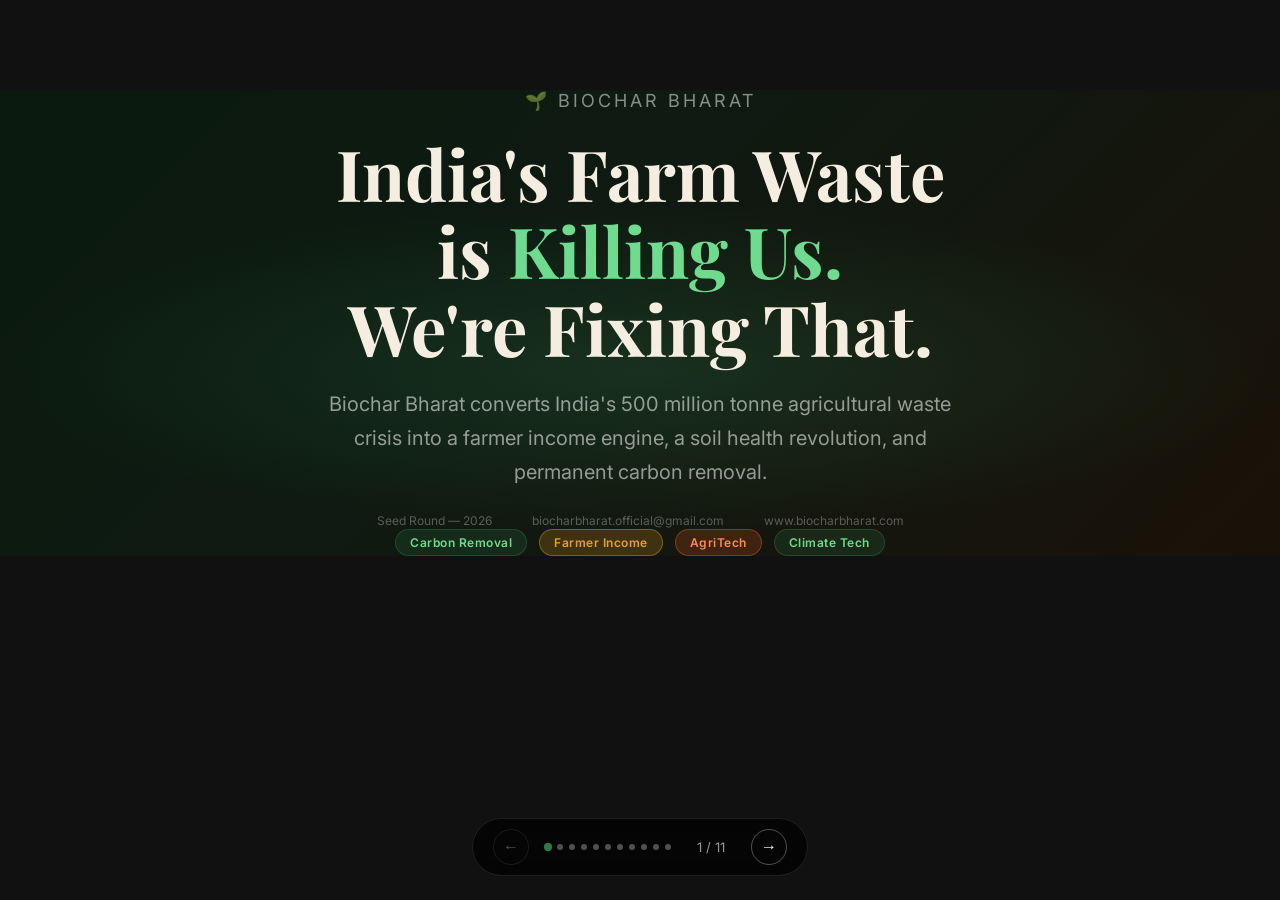
==== pitch.html @ 472d9fec "Add investor pitch deck (11 slides)" ====
<!DOCTYPE html>
<html lang="en">
<head>
  <meta charset="UTF-8" />
  <meta name="viewport" content="width=device-width, initial-scale=1.0" />
  <title>Biochar Bharat — Pitch Deck</title>
  <link rel="preconnect" href="https://fonts.googleapis.com" />
  <link href="https://fonts.googleapis.com/css2?family=Inter:wght@400;500;600;700;800&family=Playfair+Display:wght@700;800&display=swap" rel="stylesheet" />
  <style>
    *, *::before, *::after { box-sizing: border-box; margin: 0; padding: 0; }

    :root {
      --green: #2d7a45;
      --green-dark: #1a4f2e;
      --green-light: #e6f4ec;
      --gold: #e8a020;
      --orange: #e85c20;
      --dark: #0e0e18;
      --text: #1a1a2e;
      --muted: #5a5a72;
      --white: #ffffff;
      --slide-w: 1280px;
      --slide-h: 720px;
    }

    html, body {
      height: 100%;
      background: #111;
      font-family: 'Inter', sans-serif;
      overflow: hidden;
    }

    /* ── DECK SHELL ── */
    #deck {
      width: 100vw;
      height: 100vh;
      display: flex;
      align-items: center;
      justify-content: center;
      position: relative;
    }

    .slide-wrapper {
      width: min(100vw, calc(100vh * 16/9));
      height: min(100vh, calc(100vw * 9/16));
      position: relative;
    }

    .slide {
      position: absolute;
      inset: 0;
      display: none;
      overflow: hidden;
    }
    .slide.active { display: flex; }

    /* ── NAV ── */
    #nav {
      position: fixed;
      bottom: 24px;
      left: 50%;
      transform: translateX(-50%);
      display: flex;
      align-items: center;
      gap: 16px;
      background: rgba(0,0,0,0.7);
      backdrop-filter: blur(8px);
      padding: 10px 20px;
      border-radius: 50px;
      z-index: 200;
      border: 1px solid rgba(255,255,255,0.1);
    }
    #nav button {
      background: none;
      border: 1px solid rgba(255,255,255,0.3);
      color: white;
      width: 36px;
      height: 36px;
      border-radius: 50%;
      cursor: pointer;
      font-size: 16px;
      display: flex;
      align-items: center;
      justify-content: center;
      transition: background 0.2s;
    }
    #nav button:hover { background: rgba(255,255,255,0.15); }
    #nav button:disabled { opacity: 0.3; cursor: default; }
    #counter { color: rgba(255,255,255,0.6); font-size: 13px; min-width: 48px; text-align: center; }
    .dots { display: flex; gap: 6px; }
    .dot {
      width: 6px; height: 6px;
      border-radius: 50%;
      background: rgba(255,255,255,0.3);
      cursor: pointer;
      transition: background 0.2s, transform 0.2s;
    }
    .dot.active { background: var(--green); transform: scale(1.4); }

    /* ════════════════════════════════
       SLIDE STYLES
    ════════════════════════════════ */

    /* Helpers */
    .s-label {
      font-size: 11px;
      font-weight: 700;
      letter-spacing: 2px;
      text-transform: uppercase;
      margin-bottom: 10px;
    }
    .tag {
      display: inline-block;
      padding: 5px 14px;
      border-radius: 50px;
      font-size: 12px;
      font-weight: 600;
      letter-spacing: 0.5px;
    }
    .badge-green { background: rgba(45,122,69,0.2); color: #6fdb8e; border: 1px solid rgba(45,122,69,0.4); }
    .badge-gold  { background: rgba(232,160,32,0.2); color: var(--gold); border: 1px solid rgba(232,160,32,0.4); }
    .badge-orange{ background: rgba(232,92,32,0.2);  color: #ff8855; border: 1px solid rgba(232,92,32,0.4); }

    /* ── SLIDE 1: COVER ── */
    #s1 {
      background: linear-gradient(135deg, #0a1a0e 0%, #0e1a12 40%, #1a1208 100%);
      flex-direction: column;
      align-items: center;
      justify-content: center;
      text-align: center;
      position: relative;
    }
    #s1::before {
      content: '';
      position: absolute;
      inset: 0;
      background: radial-gradient(ellipse 70% 50% at 50% 60%, rgba(45,122,69,0.25) 0%, transparent 70%);
    }
    #s1 .cover-logo {
      font-size: clamp(14px,2vw,18px);
      color: rgba(255,255,255,0.5);
      letter-spacing: 3px;
      text-transform: uppercase;
      margin-bottom: 24px;
      position: relative;
    }
    #s1 h1 {
      font-family: 'Playfair Display', serif;
      font-size: clamp(36px,5.5vw,72px);
      color: #f5ede0;
      line-height: 1.1;
      margin-bottom: 20px;
      position: relative;
    }
    #s1 h1 span { color: #6fdb8e; }
    #s1 .cover-sub {
      font-size: clamp(14px,1.8vw,20px);
      color: rgba(255,255,255,0.55);
      max-width: 640px;
      line-height: 1.7;
      margin-bottom: 40px;
      position: relative;
    }
    #s1 .cover-tags { display: flex; gap: 12px; justify-content: center; position: relative; flex-wrap: wrap; }
    .cover-bottom {
      position: absolute;
      bottom: 28px;
      left: 0; right: 0;
      display: flex;
      justify-content: center;
      gap: 40px;
    }
    .cover-bottom span { font-size: 12px; color: rgba(255,255,255,0.3); }

    /* ── SLIDE 2: PROBLEM ── */
    #s2 {
      background: #0e0e18;
      flex-direction: column;
      padding: clamp(32px,5vw,60px);
    }
    #s2 .s-label { color: var(--orange); }
    #s2 h2 {
      font-family: 'Playfair Display', serif;
      font-size: clamp(28px,4vw,52px);
      color: #f5ede0;
      margin-bottom: 12px;
      max-width: 700px;
    }
    #s2 .prob-sub {
      color: rgba(255,255,255,0.5);
      font-size: clamp(13px,1.5vw,17px);
      margin-bottom: 32px;
      max-width: 640px;
    }
    .prob-grid {
      display: grid;
      grid-template-columns: repeat(3, 1fr);
      gap: 16px;
      flex: 1;
    }
    .prob-card {
      background: rgba(255,255,255,0.04);
      border: 1px solid rgba(255,255,255,0.08);
      border-radius: 16px;
      padding: clamp(16px,2vw,28px);
      display: flex;
      flex-direction: column;
      gap: 10px;
    }
    .prob-card .p-num {
      font-size: clamp(28px,3.5vw,44px);
      font-weight: 800;
      color: var(--orange);
      line-height: 1;
    }
    .prob-card h4 { font-size: clamp(13px,1.4vw,16px); color: #f0e0cc; font-weight: 700; }
    .prob-card p { font-size: clamp(11px,1.1vw,14px); color: rgba(255,255,255,0.45); line-height: 1.6; }

    /* ── SLIDE 3: ROOT CAUSE ── */
    #s3 {
      background: #111118;
      padding: clamp(32px,5vw,60px);
      flex-direction: column;
      justify-content: center;
    }
    #s3 .s-label { color: var(--orange); }
    #s3 h2 {
      font-family: 'Playfair Display', serif;
      font-size: clamp(26px,3.8vw,48px);
      color: #f5ede0;
      margin-bottom: 12px;
    }
    .cause-layout {
      display: grid;
      grid-template-columns: 1fr 1fr;
      gap: 32px;
      margin-top: 24px;
      flex: 1;
    }
    .cause-box {
      background: rgba(255,255,255,0.04);
      border: 1px solid rgba(255,120,30,0.2);
      border-radius: 16px;
      padding: clamp(16px,2vw,28px);
    }
    .cause-box h4 { font-size: clamp(15px,1.6vw,20px); color: #f0e0cc; margin-bottom: 8px; }
    .cause-box p { font-size: clamp(12px,1.2vw,15px); color: rgba(255,255,255,0.5); line-height: 1.7; }
    .cause-box .c-icon { font-size: clamp(24px,3vw,36px); margin-bottom: 10px; }
    .cause-quote {
      grid-column: 1 / -1;
      border: 1px solid rgba(45,122,69,0.3);
      background: rgba(45,122,69,0.08);
      border-radius: 16px;
      padding: clamp(16px,2vw,28px);
      font-size: clamp(14px,1.6vw,20px);
      color: #a0e8b0;
      font-style: italic;
      text-align: center;
      line-height: 1.6;
    }

    /* ── SLIDE 4: SOLUTION ── */
    #s4 {
      background: linear-gradient(135deg, #0a1a0e 0%, #0e1812 100%);
      padding: clamp(32px,5vw,60px);
      flex-direction: column;
      justify-content: center;
    }
    #s4 .s-label { color: #6fdb8e; }
    #s4 h2 {
      font-family: 'Playfair Display', serif;
      font-size: clamp(26px,3.8vw,52px);
      color: #f5ede0;
      margin-bottom: 8px;
    }
    #s4 .sol-sub {
      color: rgba(255,255,255,0.5);
      font-size: clamp(13px,1.4vw,17px);
      margin-bottom: 28px;
      max-width: 700px;
    }
    .sol-steps {
      display: flex;
      gap: 0;
      align-items: stretch;
      flex: 1;
    }
    .sol-step {
      flex: 1;
      background: rgba(255,255,255,0.04);
      border: 1px solid rgba(255,255,255,0.08);
      border-radius: 16px;
      padding: clamp(14px,2vw,24px);
      display: flex;
      flex-direction: column;
      gap: 8px;
      position: relative;
    }
    .sol-step + .sol-step { margin-left: 12px; }
    .sol-step .s-num {
      font-size: 11px;
      font-weight: 700;
      letter-spacing: 2px;
      color: var(--green);
    }
    .sol-step .s-icon { font-size: clamp(24px,3vw,36px); }
    .sol-step h4 { font-size: clamp(13px,1.5vw,18px); color: #f0e0cc; font-weight: 700; }
    .sol-step p { font-size: clamp(11px,1.1vw,14px); color: rgba(255,255,255,0.45); line-height: 1.6; }
    .sol-step .s-result {
      margin-top: auto;
      padding: 8px 12px;
      background: rgba(45,122,69,0.15);
      border: 1px solid rgba(45,122,69,0.3);
      border-radius: 8px;
      font-size: clamp(10px,1vw,13px);
      color: #6fdb8e;
      font-weight: 600;
    }

    /* ── SLIDE 5: MARKET ── */
    #s5 {
      background: #0e0e18;
      padding: clamp(32px,5vw,60px);
      flex-direction: column;
    }
    #s5 .s-label { color: var(--gold); }
    #s5 h2 {
      font-family: 'Playfair Display', serif;
      font-size: clamp(26px,3.8vw,52px);
      color: #f5ede0;
      margin-bottom: 24px;
    }
    .market-grid {
      display: grid;
      grid-template-columns: 1fr 1fr 1fr;
      gap: 16px;
      flex: 1;
    }
    .market-card {
      border-radius: 16px;
      padding: clamp(16px,2vw,28px);
      display: flex;
      flex-direction: column;
      justify-content: space-between;
    }
    .market-card .m-val {
      font-size: clamp(28px,4vw,52px);
      font-weight: 800;
      line-height: 1;
      margin-bottom: 6px;
    }
    .market-card h4 { font-size: clamp(13px,1.4vw,17px); font-weight: 700; margin-bottom: 6px; }
    .market-card p { font-size: clamp(11px,1.1vw,14px); line-height: 1.6; }
    .m-tam { background: rgba(232,160,32,0.12); border: 1px solid rgba(232,160,32,0.25); }
    .m-tam .m-val, .m-tam h4 { color: var(--gold); }
    .m-tam p { color: rgba(232,160,32,0.6); }
    .m-sam { background: rgba(45,122,69,0.12); border: 1px solid rgba(45,122,69,0.25); }
    .m-sam .m-val, .m-sam h4 { color: #6fdb8e; }
    .m-sam p { color: rgba(111,219,142,0.6); }
    .m-som { background: rgba(100,140,255,0.1); border: 1px solid rgba(100,140,255,0.25); }
    .m-som .m-val, .m-som h4 { color: #90aaff; }
    .m-som p { color: rgba(144,170,255,0.6); }
    .market-note {
      margin-top: 16px;
      font-size: clamp(11px,1.1vw,14px);
      color: rgba(255,255,255,0.35);
      text-align: center;
    }

    /* ── SLIDE 6: BUSINESS MODEL ── */
    #s6 {
      background: #111118;
      padding: clamp(32px,5vw,60px);
      flex-direction: column;
    }
    #s6 .s-label { color: #6fdb8e; }
    #s6 h2 {
      font-family: 'Playfair Display', serif;
      font-size: clamp(26px,3.8vw,48px);
      color: #f5ede0;
      margin-bottom: 20px;
    }
    .bm-grid {
      display: grid;
      grid-template-columns: repeat(2, 1fr);
      gap: 14px;
      flex: 1;
    }
    .bm-card {
      background: rgba(255,255,255,0.04);
      border: 1px solid rgba(255,255,255,0.08);
      border-radius: 16px;
      padding: clamp(14px,1.8vw,24px);
      display: flex;
      gap: 16px;
      align-items: flex-start;
    }
    .bm-icon { font-size: clamp(24px,2.8vw,36px); flex-shrink: 0; }
    .bm-card h4 { font-size: clamp(13px,1.4vw,17px); color: #f0e0cc; font-weight: 700; margin-bottom: 4px; }
    .bm-card p { font-size: clamp(11px,1.1vw,14px); color: rgba(255,255,255,0.45); line-height: 1.6; margin-bottom: 8px; }
    .bm-rev { font-size: clamp(11px,1.1vw,14px); font-weight: 700; color: var(--green); }
    .bm-timeline { font-size: clamp(10px,0.9vw,12px); color: rgba(255,255,255,0.3); margin-top: 2px; }

    /* ── SLIDE 7: FINANCIALS ── */
    #s7 {
      background: #0a1a0e;
      padding: clamp(32px,5vw,60px);
      flex-direction: column;
    }
    #s7 .s-label { color: #6fdb8e; }
    #s7 h2 {
      font-family: 'Playfair Display', serif;
      font-size: clamp(26px,3.8vw,48px);
      color: #f5ede0;
      margin-bottom: 20px;
    }
    .fin-table {
      width: 100%;
      border-collapse: collapse;
      flex: 1;
    }
    .fin-table th {
      padding: clamp(10px,1.2vw,16px) clamp(12px,1.5vw,20px);
      font-size: clamp(11px,1.1vw,14px);
      font-weight: 700;
      letter-spacing: 0.5px;
      text-align: left;
      border-bottom: 1px solid rgba(255,255,255,0.1);
      color: rgba(255,255,255,0.4);
    }
    .fin-table td {
      padding: clamp(10px,1.2vw,16px) clamp(12px,1.5vw,20px);
      font-size: clamp(12px,1.2vw,15px);
      border-bottom: 1px solid rgba(255,255,255,0.05);
      color: rgba(255,255,255,0.7);
    }
    .fin-table tr:last-child td { border-bottom: none; }
    .fin-table .highlight-row td { color: #6fdb8e; font-weight: 700; background: rgba(45,122,69,0.1); }
    .fin-table td:first-child { color: #f0e8d0; font-weight: 600; }
    .fin-table td.green { color: #6fdb8e; font-weight: 700; }
    .fin-note {
      margin-top: 12px;
      font-size: clamp(10px,1vw,13px);
      color: rgba(255,255,255,0.3);
    }

    /* ── SLIDE 8: TRACTION / MVP ── */
    #s8 {
      background: #0e0e18;
      padding: clamp(32px,5vw,60px);
      flex-direction: column;
    }
    #s8 .s-label { color: var(--gold); }
    #s8 h2 {
      font-family: 'Playfair Display', serif;
      font-size: clamp(26px,3.8vw,48px);
      color: #f5ede0;
      margin-bottom: 20px;
    }
    .mvp-layout {
      display: grid;
      grid-template-columns: 1fr 1fr;
      gap: 20px;
      flex: 1;
    }
    .mvp-timeline {
      display: flex;
      flex-direction: column;
      gap: 12px;
    }
    .mvp-item {
      display: flex;
      gap: 14px;
      align-items: flex-start;
    }
    .mvp-dot-col { display: flex; flex-direction: column; align-items: center; gap: 0; }
    .mvp-dot {
      width: 12px; height: 12px;
      border-radius: 50%;
      flex-shrink: 0;
      margin-top: 4px;
    }
    .mvp-line { width: 2px; flex: 1; min-height: 20px; background: rgba(255,255,255,0.08); }
    .mvp-item:last-child .mvp-line { display: none; }
    .mvp-text h5 { font-size: clamp(12px,1.3vw,15px); color: #f0e0cc; font-weight: 700; margin-bottom: 2px; }
    .mvp-text p { font-size: clamp(10px,1vw,13px); color: rgba(255,255,255,0.45); line-height: 1.5; }
    .mvp-text .mvp-tag { font-size: 10px; font-weight: 700; padding: 2px 8px; border-radius: 50px; margin-bottom: 4px; display: inline-block; }
    .t-now { background: rgba(45,122,69,0.25); color: #6fdb8e; }
    .t-q1  { background: rgba(232,160,32,0.2); color: var(--gold); }
    .t-q2  { background: rgba(100,140,255,0.2); color: #90aaff; }
    .t-q3  { background: rgba(232,92,32,0.2); color: #ff8855; }
    .mvp-metrics {
      display: flex;
      flex-direction: column;
      gap: 12px;
    }
    .mvp-metric {
      background: rgba(255,255,255,0.04);
      border: 1px solid rgba(255,255,255,0.08);
      border-radius: 12px;
      padding: clamp(12px,1.5vw,20px);
      display: flex;
      justify-content: space-between;
      align-items: center;
    }
    .mvp-metric h5 { font-size: clamp(12px,1.2vw,15px); color: rgba(255,255,255,0.6); }
    .mvp-metric span { font-size: clamp(14px,1.6vw,20px); font-weight: 800; color: #6fdb8e; }

    /* ── SLIDE 9: WHY US ── */
    #s9 {
      background: linear-gradient(135deg, #0a1a0e 0%, #111118 100%);
      padding: clamp(32px,5vw,60px);
      flex-direction: column;
    }
    #s9 .s-label { color: #6fdb8e; }
    #s9 h2 {
      font-family: 'Playfair Display', serif;
      font-size: clamp(26px,3.8vw,48px);
      color: #f5ede0;
      margin-bottom: 20px;
    }
    .moat-grid {
      display: grid;
      grid-template-columns: repeat(3, 1fr);
      gap: 14px;
      flex: 1;
    }
    .moat-card {
      background: rgba(255,255,255,0.04);
      border: 1px solid rgba(255,255,255,0.08);
      border-radius: 16px;
      padding: clamp(14px,1.8vw,24px);
    }
    .moat-card .m-icon { font-size: clamp(24px,3vw,36px); margin-bottom: 10px; }
    .moat-card h4 { font-size: clamp(13px,1.4vw,17px); color: #f0e0cc; font-weight: 700; margin-bottom: 8px; }
    .moat-card p { font-size: clamp(11px,1.1vw,14px); color: rgba(255,255,255,0.45); line-height: 1.6; }

    /* ── SLIDE 10: IMPACT ── */
    #s10 {
      background: #0e1a0e;
      padding: clamp(32px,5vw,60px);
      flex-direction: column;
      justify-content: center;
    }
    #s10 .s-label { color: #6fdb8e; }
    #s10 h2 {
      font-family: 'Playfair Display', serif;
      font-size: clamp(26px,3.8vw,48px);
      color: #f5ede0;
      margin-bottom: 24px;
    }
    .impact-row {
      display: grid;
      grid-template-columns: repeat(4, 1fr);
      gap: 16px;
      margin-bottom: 24px;
    }
    .impact-num-card {
      background: rgba(255,255,255,0.04);
      border: 1px solid rgba(45,122,69,0.2);
      border-radius: 16px;
      padding: clamp(14px,1.8vw,24px);
      text-align: center;
    }
    .impact-num-card .in-val {
      font-size: clamp(24px,3.5vw,44px);
      font-weight: 800;
      color: #6fdb8e;
      line-height: 1;
      margin-bottom: 6px;
    }
    .impact-num-card .in-label {
      font-size: clamp(11px,1.1vw,14px);
      color: rgba(255,255,255,0.45);
      line-height: 1.4;
    }
    .un-sdgs {
      display: flex;
      gap: 10px;
      align-items: center;
      flex-wrap: wrap;
    }
    .un-sdgs span { font-size: clamp(11px,1.1vw,14px); color: rgba(255,255,255,0.4); margin-right: 4px; }
    .sdg-tag {
      padding: 5px 14px;
      border-radius: 50px;
      font-size: 12px;
      font-weight: 700;
    }
    .sdg1 { background: rgba(232,160,32,0.2); color: var(--gold); }
    .sdg2 { background: rgba(45,122,69,0.2); color: #6fdb8e; }
    .sdg3 { background: rgba(100,140,255,0.2); color: #90aaff; }
    .sdg4 { background: rgba(232,92,32,0.2); color: #ff8855; }

    /* ── SLIDE 11: THE ASK ── */
    #s11 {
      background: linear-gradient(135deg, #0a1a0e 0%, #1a1208 50%, #0e0e18 100%);
      flex-direction: column;
      align-items: center;
      justify-content: center;
      text-align: center;
      padding: clamp(32px,5vw,60px);
      position: relative;
    }
    #s11::before {
      content: '';
      position: absolute;
      inset: 0;
      background: radial-gradient(ellipse 60% 50% at 50% 50%, rgba(45,122,69,0.2) 0%, transparent 70%);
    }
    #s11 .s-label { color: #6fdb8e; position: relative; }
    #s11 h2 {
      font-family: 'Playfair Display', serif;
      font-size: clamp(28px,4.5vw,60px);
      color: #f5ede0;
      margin-bottom: 12px;
      position: relative;
    }
    #s11 .ask-sub {
      color: rgba(255,255,255,0.55);
      font-size: clamp(14px,1.6vw,18px);
      margin-bottom: 36px;
      position: relative;
    }
    .ask-boxes {
      display: flex;
      gap: 20px;
      justify-content: center;
      margin-bottom: 36px;
      position: relative;
      flex-wrap: wrap;
    }
    .ask-box {
      background: rgba(255,255,255,0.06);
      border: 1px solid rgba(255,255,255,0.12);
      border-radius: 16px;
      padding: clamp(16px,2vw,28px) clamp(20px,2.5vw,36px);
      min-width: 180px;
    }
    .ask-box .ab-val {
      font-size: clamp(24px,3.5vw,44px);
      font-weight: 800;
      color: #6fdb8e;
      line-height: 1;
      margin-bottom: 6px;
    }
    .ask-box .ab-label { font-size: clamp(11px,1.1vw,14px); color: rgba(255,255,255,0.45); }
    .ask-use {
      display: flex;
      gap: 12px;
      justify-content: center;
      margin-bottom: 36px;
      position: relative;
      flex-wrap: wrap;
    }
    .ask-use-item {
      background: rgba(45,122,69,0.12);
      border: 1px solid rgba(45,122,69,0.25);
      border-radius: 50px;
      padding: 8px 18px;
      font-size: clamp(11px,1.1vw,14px);
      color: #a0e8b0;
    }
    .ask-contact {
      position: relative;
      display: flex;
      gap: 24px;
      justify-content: center;
    }
    .ask-contact a {
      color: rgba(255,255,255,0.4);
      font-size: clamp(12px,1.2vw,15px);
      text-decoration: none;
      transition: color 0.2s;
    }
    .ask-contact a:hover { color: white; }
  </style>
</head>
<body>

<div id="deck">
  <div class="slide-wrapper">

    <!-- SLIDE 1: COVER -->
    <div class="slide active" id="s1">
      <div class="cover-logo">🌱 Biochar Bharat</div>
      <h1>India's Farm Waste<br/>is <span>Killing Us.</span><br/>We're Fixing That.</h1>
      <p class="cover-sub">
        Biochar Bharat converts India's 500 million tonne agricultural waste crisis
        into a farmer income engine, a soil health revolution, and permanent carbon removal.
      </p>
      <div class="cover-tags">
        <span class="tag badge-green">Carbon Removal</span>
        <span class="tag badge-gold">Farmer Income</span>
        <span class="tag badge-orange">AgriTech</span>
        <span class="tag badge-green">Climate Tech</span>
      </div>
      <div class="cover-bottom">
        <span>Seed Round — 2026</span>
        <span>biocharbharat.official@gmail.com</span>
        <span>www.biocharbharat.com</span>
      </div>
    </div>

    <!-- SLIDE 2: PROBLEM -->
    <div class="slide" id="s2">
      <div class="s-label">The Problem</div>
      <h2>Every Year, India Burns<br/>Its Own Future</h2>
      <p class="prob-sub">
        At harvest season, millions of Indian farmers burn crop stubble — the cheapest way to clear fields.
        The result is one of the world's worst annual pollution events.
      </p>
      <div class="prob-grid">
        <div class="prob-card">
          <div class="p-num">500M+</div>
          <h4>Tonnes of crop residue burned every year</h4>
          <p>Punjab, Haryana, UP alone account for 35M+ tonnes of paddy straw incinerated each harvest season.</p>
        </div>
        <div class="prob-card">
          <div class="p-num">AQI 999</div>
          <h4>Delhi air quality during peak burning</h4>
          <p>Farm fires cause 25% of Delhi's winter PM2.5 pollution. 200+ million people breathe hazardous air for weeks.</p>
        </div>
        <div class="prob-card">
          <div class="p-num">1.67M</div>
          <h4>Indians die from air pollution annually</h4>
          <p>Stubble burning is a major seasonal contributor. Farmers themselves breathe smoke 10–15x above safe limits.</p>
        </div>
        <div class="prob-card">
          <div class="p-num">₹50,000 Cr</div>
          <h4>Soil nutrients lost every season</h4>
          <p>Burning destroys nitrogen, phosphorus, and potassium in topsoil — forcing farmers to spend more on fertilizers.</p>
        </div>
        <div class="prob-card">
          <div class="p-num">98,000+</div>
          <h4>Satellite-detected fire hotspots per season</h4>
          <p>NASA and ISRO satellites record tens of thousands of active farm fires across North India every October–November.</p>
        </div>
        <div class="prob-card">
          <div class="p-num">Zero</div>
          <h4>Scalable alternatives for farmers today</h4>
          <p>Manual stubble removal costs ₹4,000–6,000/acre. Most smallholders simply can't afford not to burn.</p>
        </div>
      </div>
    </div>

    <!-- SLIDE 3: ROOT CAUSE -->
    <div class="slide" id="s3">
      <div class="s-label">Root Cause</div>
      <h2>Farmers Aren't the Villains.<br/>They're Trapped.</h2>
      <div class="cause-layout">
        <div class="cause-box">
          <div class="c-icon">⏱️</div>
          <h4>No Time</h4>
          <p>The window between paddy harvest and wheat sowing is just 2–3 weeks. Burning clears fields in hours. No alternative is that fast.</p>
        </div>
        <div class="cause-box">
          <div class="c-icon">💸</div>
          <h4>No Money</h4>
          <p>Mechanical clearing costs ₹4,000–6,000 per acre. A typical 2-acre smallholder earns ₹40,000–60,000 per season. The math doesn't work.</p>
        </div>
        <div class="cause-box">
          <div class="c-icon">🏛️</div>
          <h4>Policy Without Incentive</h4>
          <p>Governments ban burning but offer no profitable alternative. Fines are unenforceable at scale across millions of farms.</p>
        </div>
        <div class="cause-box">
          <div class="c-icon">🔄</div>
          <h4>No Market for Residue</h4>
          <p>Crop residue has zero economic value to the farmer today. Until someone pays for it, nothing changes.</p>
        </div>
        <div class="cause-quote">
          "The only way to stop the fires is to make not burning<br/>more profitable than burning." — The Biochar Bharat thesis
        </div>
      </div>
    </div>

    <!-- SLIDE 4: SOLUTION -->
    <div class="slide" id="s4">
      <div class="s-label">The Solution</div>
      <h2>Waste In. Wealth Out.<br/>Carbon Down.</h2>
      <p class="sol-sub">
        Biochar Bharat creates a farmer-powered carbon removal network — turning waste into income,
        soil health, and verified carbon credits.
      </p>
      <div class="sol-steps">
        <div class="sol-step">
          <div class="s-num">STEP 01</div>
          <div class="s-icon">🌾</div>
          <h4>Collect Residue</h4>
          <p>Farmers collect paddy straw, husks, and stubble that would otherwise be burned. We provide logistics support.</p>
          <div class="s-result">→ Waste gets value</div>
        </div>
        <div class="sol-step">
          <div class="s-num">STEP 02</div>
          <div class="s-icon">⚗️</div>
          <h4>Pyrolyse into Biochar</h4>
          <p>Residue is converted in low-cost kilns through pyrolysis — controlled oxygen-limited burning that locks carbon.</p>
          <div class="s-result">→ Carbon is captured</div>
        </div>
        <div class="sol-step">
          <div class="s-num">STEP 03</div>
          <div class="s-icon">🌱</div>
          <h4>Apply to Soil</h4>
          <p>Biochar is mixed into farmland, improving water retention, soil nutrients, and yield — permanently.</p>
          <div class="s-result">→ Soil health improves</div>
        </div>
        <div class="sol-step">
          <div class="s-num">STEP 04</div>
          <div class="s-icon">💰</div>
          <h4>Earn Carbon Credits</h4>
          <p>We aggregate verified carbon removal across thousands of farms, sell credits to global buyers, pay farmers directly.</p>
          <div class="s-result">→ Farmer earns income</div>
        </div>
      </div>
    </div>

    <!-- SLIDE 5: MARKET -->
    <div class="slide" id="s5">
      <div class="s-label">Market Opportunity</div>
      <h2>A Multi-Billion Dollar<br/>Convergence</h2>
      <div class="market-grid">
        <div class="market-card m-tam">
          <div>
            <div class="m-val">$2B+</div>
            <h4>Total Addressable Market</h4>
            <p>India's voluntary carbon market + agricultural biochar sales + soil amendment market — growing at 30%+ annually as ESG mandates tighten.</p>
          </div>
          <span class="tag badge-gold">TAM</span>
        </div>
        <div class="market-card m-sam">
          <div>
            <div class="m-val">$400M</div>
            <h4>Serviceable Addressable Market</h4>
            <p>North India's stubble burning belt — Punjab, Haryana, UP — where 35M+ tonnes of residue is burned annually, all convertible to biochar.</p>
          </div>
          <span class="tag badge-green">SAM</span>
        </div>
        <div class="market-card m-som">
          <div>
            <div class="m-val">$20M</div>
            <h4>Target — Year 3</h4>
            <p>10,000 farmer network, 50,000 tonnes biochar/year, 50,000 verified carbon credits sold at $50–200/tonne.</p>
          </div>
          <span class="tag" style="background:rgba(100,140,255,0.2);color:#90aaff;border:1px solid rgba(100,140,255,0.3)">SOM</span>
        </div>
      </div>
      <div class="market-note">
        Biochar carbon credits currently trade at $50–$200/tonne on voluntary markets — 3–10x higher than forestry credits due to permanence. Global voluntary carbon market projected to reach $50B by 2030.
      </div>
    </div>

    <!-- SLIDE 6: BUSINESS MODEL -->
    <div class="slide" id="s6">
      <div class="s-label">Business Model</div>
      <h2>Four Revenue Streams,<br/>One Network Effect</h2>
      <div class="bm-grid">
        <div class="bm-card">
          <div class="bm-icon">🌍</div>
          <div>
            <h4>Carbon Credit Sales</h4>
            <p>Aggregate verified biochar carbon removal from our farmer network and sell as premium credits to corporates, governments, and ESG funds globally.</p>
            <div class="bm-rev">$50–200 per tonne · Primary revenue</div>
            <div class="bm-timeline">Timeline: Month 12–18 (post MRV certification)</div>
          </div>
        </div>
        <div class="bm-card">
          <div class="bm-icon">🪨</div>
          <div>
            <h4>Biochar Product Sales</h4>
            <p>Sell biochar directly to farmers, nurseries, agri-input companies, and horticulture businesses as a premium soil amendment.</p>
            <div class="bm-rev">₹8,000–15,000 per tonne · Early revenue</div>
            <div class="bm-timeline">Timeline: Month 3–6 (immediate after production)</div>
          </div>
        </div>
        <div class="bm-card">
          <div class="bm-icon">⚙️</div>
          <div>
            <h4>Platform & Network Fee</h4>
            <p>As we scale, charge a % platform fee for connecting carbon buyers to verified farm-level removal — like a carbon marketplace for Indian agriculture.</p>
            <div class="bm-rev">15–20% transaction fee · Scale revenue</div>
            <div class="bm-timeline">Timeline: Year 2+ (as network grows)</div>
          </div>
        </div>
        <div class="bm-card">
          <div class="bm-icon">🏛️</div>
          <div>
            <h4>Government & Grant Projects</h4>
            <p>Partner with state govts (Punjab, Haryana), NABARD, and international climate funds to deploy biochar programs at district scale.</p>
            <div class="bm-rev">Project-based contracts · Non-dilutive capital</div>
            <div class="bm-timeline">Timeline: Month 6–12 (parallel track)</div>
          </div>
        </div>
      </div>
    </div>

    <!-- SLIDE 7: FINANCIALS -->
    <div class="slide" id="s7">
      <div class="s-label">Financial Projections</div>
      <h2>Unit Economics &amp; Scale</h2>
      <table class="fin-table">
        <thead>
          <tr>
            <th>Metric</th>
            <th>MVP — Year 1</th>
            <th>Growth — Year 2</th>
            <th>Scale — Year 3</th>
          </tr>
        </thead>
        <tbody>
          <tr>
            <td>Farmer Partners</td>
            <td>20–50</td>
            <td>500–1,000</td>
            <td>10,000+</td>
          </tr>
          <tr>
            <td>Biochar Produced</td>
            <td>~50 tonnes</td>
            <td>2,500 tonnes</td>
            <td>50,000 tonnes</td>
          </tr>
          <tr>
            <td>Carbon Credits Generated</td>
            <td>Baseline data only</td>
            <td>2,000 credits</td>
            <td>50,000 credits</td>
          </tr>
          <tr>
            <td>Revenue (Biochar Sales)</td>
            <td>₹4–8 Lakhs</td>
            <td>₹2–3 Crore</td>
            <td>₹40 Crore</td>
          </tr>
          <tr>
            <td>Revenue (Carbon Credits)</td>
            <td>—</td>
            <td>₹1–2 Crore</td>
            <td>₹25–40 Crore</td>
          </tr>
          <tr class="highlight-row">
            <td>Total Revenue</td>
            <td class="green">₹4–8 Lakhs</td>
            <td class="green">₹3–5 Crore</td>
            <td class="green">₹65–80 Crore</td>
          </tr>
          <tr>
            <td>Farmer Payout (50%)</td>
            <td>₹2–4 Lakhs</td>
            <td>₹1.5–2.5 Crore</td>
            <td>₹30–40 Crore</td>
          </tr>
          <tr>
            <td>Gross Margin</td>
            <td>~40%</td>
            <td>~45%</td>
            <td>~55%</td>
          </tr>
        </tbody>
      </table>
      <div class="fin-note">* Projections based on ₹10,000/tonne biochar blended price and $80/tonne average carbon credit price. Farmer receives 50% of all revenue generated from their residue.</div>
    </div>

    <!-- SLIDE 8: TRACTION & ROADMAP -->
    <div class="slide" id="s8">
      <div class="s-label">Traction &amp; Roadmap</div>
      <h2>Where We Are.<br/>Where We're Going.</h2>
      <div class="mvp-layout">
        <div class="mvp-timeline">
          <div class="mvp-item">
            <div class="mvp-dot-col">
              <div class="mvp-dot" style="background:#6fdb8e"></div>
              <div class="mvp-line"></div>
            </div>
            <div class="mvp-text">
              <span class="mvp-tag t-now">NOW</span>
              <h5>Landing page live · Waitlist open</h5>
              <p>Website launched at biocharbharat.com. Building initial farmer waitlist and investor pipeline.</p>
            </div>
          </div>
          <div class="mvp-item">
            <div class="mvp-dot-col">
              <div class="mvp-dot" style="background:var(--gold)"></div>
              <div class="mvp-line"></div>
            </div>
            <div class="mvp-text">
              <span class="mvp-tag t-q1">Q3 2026</span>
              <h5>Pilot: 20 farmers, 1 district</h5>
              <p>Deploy 2–3 kilns in Punjab/Haryana. Produce first biochar. Run soil health tests. Pay first farmers.</p>
            </div>
          </div>
          <div class="mvp-item">
            <div class="mvp-dot-col">
              <div class="mvp-dot" style="background:#90aaff"></div>
              <div class="mvp-line"></div>
            </div>
            <div class="mvp-text">
              <span class="mvp-tag t-q2">Q4 2026</span>
              <h5>Prove unit economics · Begin MRV</h5>
              <p>Validate cost/tonne of biochar vs revenue. Begin MRV documentation for carbon credit certification.</p>
            </div>
          </div>
          <div class="mvp-item">
            <div class="mvp-dot-col">
              <div class="mvp-dot" style="background:#ff8855"></div>
              <div class="mvp-line"></div>
            </div>
            <div class="mvp-text">
              <span class="mvp-tag t-q3">2027</span>
              <h5>Scale to 1,000 farmers · First credits sold</h5>
              <p>Expand to 3–5 districts. Get first Verra/Gold Standard certification. Sell first verified carbon credits.</p>
            </div>
          </div>
        </div>
        <div class="mvp-metrics">
          <div style="font-size:13px;color:rgba(255,255,255,0.4);margin-bottom:4px;font-weight:600;letter-spacing:1px;text-transform:uppercase;">MVP Success Metrics</div>
          <div class="mvp-metric">
            <h5>Farmer conversion rate</h5>
            <span>&gt; 60%</span>
          </div>
          <div class="mvp-metric">
            <h5>Cost per tonne biochar</h5>
            <span>&lt; ₹6,000</span>
          </div>
          <div class="mvp-metric">
            <h5>Farmer retention (next season)</h5>
            <span>&gt; 70%</span>
          </div>
          <div class="mvp-metric">
            <h5>Yield delta with biochar</h5>
            <span>&gt; 15%</span>
          </div>
          <div class="mvp-metric">
            <h5>Farmer income added / acre</h5>
            <span>₹5,000+</span>
          </div>
        </div>
      </div>
    </div>

    <!-- SLIDE 9: WHY US -->
    <div class="slide" id="s9">
      <div class="s-label">Competitive Advantage</div>
      <h2>Why Biochar Bharat Wins</h2>
      <div class="moat-grid">
        <div class="moat-card">
          <div class="m-icon">🇮🇳</div>
          <h4>First Mover in India</h4>
          <p>No one is building a farmer-aggregated biochar carbon network at scale in India. We are defining the category before competition arrives.</p>
        </div>
        <div class="moat-card">
          <div class="m-icon">🤝</div>
          <h4>Farmer Trust Moat</h4>
          <p>Relationships with 1,000 farmers can't be replicated overnight. Our network is our deepest defensible asset — it compounds with every farmer added.</p>
        </div>
        <div class="moat-card">
          <div class="m-icon">📊</div>
          <h4>Data Advantage</h4>
          <p>Soil health, biochar yield, and carbon data from thousands of Indian farms becomes a unique dataset no competitor can buy or replicate.</p>
        </div>
        <div class="moat-card">
          <div class="m-icon">🏛️</div>
          <h4>Policy Tailwinds</h4>
          <p>India's stubble burning ban, carbon credit policy (CCTS), and climate commitments (NDC) all create structural demand for exactly what we do.</p>
        </div>
        <div class="moat-card">
          <div class="m-icon">⚗️</div>
          <h4>Premium Credit Quality</h4>
          <p>Biochar is one of the most permanent carbon removal methods. Our credits command $50–200/tonne vs $5–15 for forestry — 10x better economics.</p>
        </div>
        <div class="moat-card">
          <div class="m-icon">🌐</div>
          <h4>Global Market Access</h4>
          <p>We sell into the global voluntary carbon market — not dependent on Indian buyers alone. ESG mandates in EU, US, and UK drive demand for our credits.</p>
        </div>
      </div>
    </div>

    <!-- SLIDE 10: IMPACT -->
    <div class="slide" id="s10">
      <div class="s-label">Impact at Scale</div>
      <h2>What 10,000 Farmers<br/>Can Change</h2>
      <div class="impact-row">
        <div class="impact-num-card">
          <div class="in-val">50,000</div>
          <div class="in-label">Tonnes of CO₂ permanently removed per year</div>
        </div>
        <div class="impact-num-card">
          <div class="in-val">₹500 Cr</div>
          <div class="in-label">Additional farmer income generated over 5 years</div>
        </div>
        <div class="impact-num-card">
          <div class="in-val">30%</div>
          <div class="in-label">Average yield increase on biochar-treated farmland</div>
        </div>
        <div class="impact-num-card">
          <div class="in-val">10M+</div>
          <div class="in-label">People breathing cleaner air as fires are replaced</div>
        </div>
      </div>
      <div class="un-sdgs">
        <span>UN SDG Alignment:</span>
        <span class="sdg-tag sdg1">SDG 1 — No Poverty</span>
        <span class="sdg-tag sdg2">SDG 2 — Zero Hunger</span>
        <span class="sdg-tag sdg3">SDG 13 — Climate Action</span>
        <span class="sdg-tag sdg4">SDG 15 — Life on Land</span>
        <span class="sdg-tag" style="background:rgba(45,122,69,0.2);color:#6fdb8e">SDG 3 — Good Health</span>
      </div>
    </div>

    <!-- SLIDE 11: THE ASK -->
    <div class="slide" id="s11">
      <div class="s-label">The Ask</div>
      <h2>Join Us at the Ground Floor</h2>
      <p class="ask-sub">We are raising our Seed round to prove unit economics and build India's first farmer carbon network.</p>
      <div class="ask-boxes">
        <div class="ask-box">
          <div class="ab-val">₹50L</div>
          <div class="ab-label">Seed Round Target</div>
        </div>
        <div class="ask-box">
          <div class="ab-val">18 mo</div>
          <div class="ab-label">Runway</div>
        </div>
        <div class="ask-box">
          <div class="ab-val">1,000</div>
          <div class="ab-label">Farmers by end of Year 1</div>
        </div>
      </div>
      <div class="ask-use">
        <span class="ask-use-item">🔥 Kiln deployment — 40%</span>
        <span class="ask-use-item">👨‍🌾 Farmer onboarding — 25%</span>
        <span class="ask-use-item">🔬 MRV & certification — 20%</span>
        <span class="ask-use-item">⚙️ Tech & ops — 15%</span>
      </div>
      <div class="ask-contact">
        <a href="mailto:biocharbharat.official@gmail.com">biocharbharat.official@gmail.com</a>
        <a href="tel:+917830501734">+91 78305 01734</a>
        <a href="https://www.biocharbharat.com">www.biocharbharat.com</a>
      </div>
    </div>

  </div><!-- /.slide-wrapper -->
</div><!-- /#deck -->

<!-- NAV -->
<div id="nav">
  <button id="prevBtn" disabled>&#8592;</button>
  <div class="dots" id="dots"></div>
  <span id="counter">1 / 11</span>
  <button id="nextBtn">&#8594;</button>
</div>

<script>
  const slides = document.querySelectorAll('.slide');
  const total = slides.length;
  let current = 0;

  const prevBtn = document.getElementById('prevBtn');
  const nextBtn = document.getElementById('nextBtn');
  const counter = document.getElementById('counter');
  const dotsEl  = document.getElementById('dots');

  // Build dots
  slides.forEach((_, i) => {
    const d = document.createElement('div');
    d.className = 'dot' + (i === 0 ? ' active' : '');
    d.addEventListener('click', () => goTo(i));
    dotsEl.appendChild(d);
  });

  function goTo(n) {
    slides[current].classList.remove('active');
    dotsEl.children[current].classList.remove('active');
    current = Math.max(0, Math.min(n, total - 1));
    slides[current].classList.add('active');
    dotsEl.children[current].classList.add('active');
    counter.textContent = (current + 1) + ' / ' + total;
    prevBtn.disabled = current === 0;
    nextBtn.disabled = current === total - 1;
  }

  prevBtn.addEventListener('click', () => goTo(current - 1));
  nextBtn.addEventListener('click', () => goTo(current + 1));

  document.addEventListener('keydown', e => {
    if (e.key === 'ArrowRight' || e.key === 'ArrowDown') goTo(current + 1);
    if (e.key === 'ArrowLeft'  || e.key === 'ArrowUp')   goTo(current - 1);
  });

  // Touch/swipe support
  let touchStartX = 0;
  document.addEventListener('touchstart', e => touchStartX = e.touches[0].clientX);
  document.addEventListener('touchend', e => {
    const diff = touchStartX - e.changedTouches[0].clientX;
    if (Math.abs(diff) > 50) diff > 0 ? goTo(current + 1) : goTo(current - 1);
  });
</script>

</body>
</html>
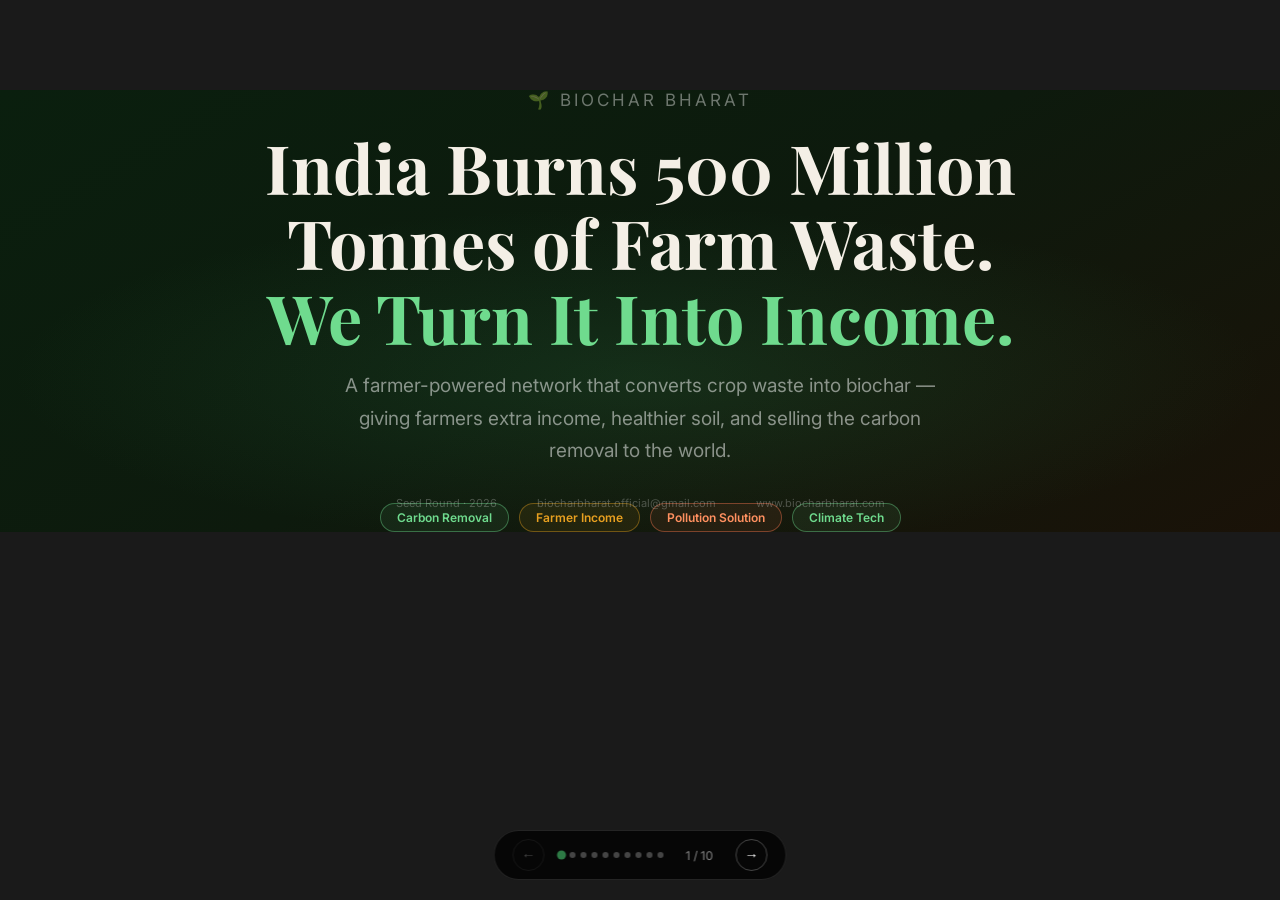
==== commit 831e4825: "Redesign pitch deck — simpler, visual, story-driven" ====
--- a/pitch.html
+++ b/pitch.html
@@ -1,1201 +1,773 @@
 <!DOCTYPE html>
 <html lang="en">
 <head>
-  <meta charset="UTF-8" />
-  <meta name="viewport" content="width=device-width, initial-scale=1.0" />
+  <meta charset="UTF-8"/>
+  <meta name="viewport" content="width=device-width, initial-scale=1.0"/>
   <title>Biochar Bharat — Pitch Deck</title>
-  <link rel="preconnect" href="https://fonts.googleapis.com" />
-  <link href="https://fonts.googleapis.com/css2?family=Inter:wght@400;500;600;700;800&family=Playfair+Display:wght@700;800&display=swap" rel="stylesheet" />
+  <link href="https://fonts.googleapis.com/css2?family=Inter:wght@400;500;600;700;800;900&family=Playfair+Display:wght@700;800&display=swap" rel="stylesheet"/>
   <style>
-    *, *::before, *::after { box-sizing: border-box; margin: 0; padding: 0; }
-
-    :root {
-      --green: #2d7a45;
-      --green-dark: #1a4f2e;
-      --green-light: #e6f4ec;
-      --gold: #e8a020;
-      --orange: #e85c20;
-      --dark: #0e0e18;
-      --text: #1a1a2e;
-      --muted: #5a5a72;
-      --white: #ffffff;
-      --slide-w: 1280px;
-      --slide-h: 720px;
-    }
-
-    html, body {
-      height: 100%;
-      background: #111;
-      font-family: 'Inter', sans-serif;
-      overflow: hidden;
-    }
-
-    /* ── DECK SHELL ── */
-    #deck {
-      width: 100vw;
-      height: 100vh;
-      display: flex;
-      align-items: center;
-      justify-content: center;
-      position: relative;
-    }
-
-    .slide-wrapper {
-      width: min(100vw, calc(100vh * 16/9));
-      height: min(100vh, calc(100vw * 9/16));
-      position: relative;
-    }
-
-    .slide {
-      position: absolute;
-      inset: 0;
-      display: none;
-      overflow: hidden;
-    }
-    .slide.active { display: flex; }
+    *,*::before,*::after{box-sizing:border-box;margin:0;padding:0}
+    :root{
+      --green:#2d7a45; --green-d:#1a4f2e; --green-l:#e6f4ec;
+      --gold:#e8a020; --red:#d63031; --smoke:#636e72;
+      --dark:#0d0d0d; --off:#f7f7f4; --white:#ffffff;
+      --text:#111; --muted:#555;
+    }
+    html,body{height:100%;background:#1a1a1a;font-family:'Inter',sans-serif;overflow:hidden}
+
+    /* ── SHELL ── */
+    #deck{width:100vw;height:100vh;display:flex;align-items:center;justify-content:center}
+    .wrap{
+      width:min(100vw, calc(100vh * 16/9));
+      height:min(100vh, calc(100vw * 9/16));
+      position:relative;
+    }
+    .slide{position:absolute;inset:0;display:none;flex-direction:column}
+    .slide.active{display:flex}
 
     /* ── NAV ── */
-    #nav {
-      position: fixed;
-      bottom: 24px;
-      left: 50%;
-      transform: translateX(-50%);
-      display: flex;
-      align-items: center;
-      gap: 16px;
-      background: rgba(0,0,0,0.7);
-      backdrop-filter: blur(8px);
-      padding: 10px 20px;
-      border-radius: 50px;
-      z-index: 200;
-      border: 1px solid rgba(255,255,255,0.1);
-    }
-    #nav button {
-      background: none;
-      border: 1px solid rgba(255,255,255,0.3);
-      color: white;
-      width: 36px;
-      height: 36px;
-      border-radius: 50%;
-      cursor: pointer;
-      font-size: 16px;
-      display: flex;
-      align-items: center;
-      justify-content: center;
-      transition: background 0.2s;
-    }
-    #nav button:hover { background: rgba(255,255,255,0.15); }
-    #nav button:disabled { opacity: 0.3; cursor: default; }
-    #counter { color: rgba(255,255,255,0.6); font-size: 13px; min-width: 48px; text-align: center; }
-    .dots { display: flex; gap: 6px; }
-    .dot {
-      width: 6px; height: 6px;
-      border-radius: 50%;
-      background: rgba(255,255,255,0.3);
-      cursor: pointer;
-      transition: background 0.2s, transform 0.2s;
-    }
-    .dot.active { background: var(--green); transform: scale(1.4); }
-
-    /* ════════════════════════════════
-       SLIDE STYLES
-    ════════════════════════════════ */
-
-    /* Helpers */
-    .s-label {
-      font-size: 11px;
-      font-weight: 700;
-      letter-spacing: 2px;
-      text-transform: uppercase;
-      margin-bottom: 10px;
-    }
-    .tag {
-      display: inline-block;
-      padding: 5px 14px;
-      border-radius: 50px;
-      font-size: 12px;
-      font-weight: 600;
-      letter-spacing: 0.5px;
-    }
-    .badge-green { background: rgba(45,122,69,0.2); color: #6fdb8e; border: 1px solid rgba(45,122,69,0.4); }
-    .badge-gold  { background: rgba(232,160,32,0.2); color: var(--gold); border: 1px solid rgba(232,160,32,0.4); }
-    .badge-orange{ background: rgba(232,92,32,0.2);  color: #ff8855; border: 1px solid rgba(232,92,32,0.4); }
-
-    /* ── SLIDE 1: COVER ── */
-    #s1 {
-      background: linear-gradient(135deg, #0a1a0e 0%, #0e1a12 40%, #1a1208 100%);
-      flex-direction: column;
-      align-items: center;
-      justify-content: center;
-      text-align: center;
-      position: relative;
-    }
-    #s1::before {
-      content: '';
-      position: absolute;
-      inset: 0;
-      background: radial-gradient(ellipse 70% 50% at 50% 60%, rgba(45,122,69,0.25) 0%, transparent 70%);
-    }
-    #s1 .cover-logo {
-      font-size: clamp(14px,2vw,18px);
-      color: rgba(255,255,255,0.5);
-      letter-spacing: 3px;
-      text-transform: uppercase;
-      margin-bottom: 24px;
-      position: relative;
-    }
-    #s1 h1 {
-      font-family: 'Playfair Display', serif;
-      font-size: clamp(36px,5.5vw,72px);
-      color: #f5ede0;
-      line-height: 1.1;
-      margin-bottom: 20px;
-      position: relative;
-    }
-    #s1 h1 span { color: #6fdb8e; }
-    #s1 .cover-sub {
-      font-size: clamp(14px,1.8vw,20px);
-      color: rgba(255,255,255,0.55);
-      max-width: 640px;
-      line-height: 1.7;
-      margin-bottom: 40px;
-      position: relative;
-    }
-    #s1 .cover-tags { display: flex; gap: 12px; justify-content: center; position: relative; flex-wrap: wrap; }
-    .cover-bottom {
-      position: absolute;
-      bottom: 28px;
-      left: 0; right: 0;
-      display: flex;
-      justify-content: center;
-      gap: 40px;
-    }
-    .cover-bottom span { font-size: 12px; color: rgba(255,255,255,0.3); }
-
-    /* ── SLIDE 2: PROBLEM ── */
-    #s2 {
-      background: #0e0e18;
-      flex-direction: column;
-      padding: clamp(32px,5vw,60px);
-    }
-    #s2 .s-label { color: var(--orange); }
-    #s2 h2 {
-      font-family: 'Playfair Display', serif;
-      font-size: clamp(28px,4vw,52px);
-      color: #f5ede0;
-      margin-bottom: 12px;
-      max-width: 700px;
-    }
-    #s2 .prob-sub {
-      color: rgba(255,255,255,0.5);
-      font-size: clamp(13px,1.5vw,17px);
-      margin-bottom: 32px;
-      max-width: 640px;
-    }
-    .prob-grid {
-      display: grid;
-      grid-template-columns: repeat(3, 1fr);
-      gap: 16px;
-      flex: 1;
-    }
-    .prob-card {
-      background: rgba(255,255,255,0.04);
-      border: 1px solid rgba(255,255,255,0.08);
-      border-radius: 16px;
-      padding: clamp(16px,2vw,28px);
-      display: flex;
-      flex-direction: column;
-      gap: 10px;
-    }
-    .prob-card .p-num {
-      font-size: clamp(28px,3.5vw,44px);
-      font-weight: 800;
-      color: var(--orange);
-      line-height: 1;
-    }
-    .prob-card h4 { font-size: clamp(13px,1.4vw,16px); color: #f0e0cc; font-weight: 700; }
-    .prob-card p { font-size: clamp(11px,1.1vw,14px); color: rgba(255,255,255,0.45); line-height: 1.6; }
-
-    /* ── SLIDE 3: ROOT CAUSE ── */
-    #s3 {
-      background: #111118;
-      padding: clamp(32px,5vw,60px);
-      flex-direction: column;
-      justify-content: center;
-    }
-    #s3 .s-label { color: var(--orange); }
-    #s3 h2 {
-      font-family: 'Playfair Display', serif;
-      font-size: clamp(26px,3.8vw,48px);
-      color: #f5ede0;
-      margin-bottom: 12px;
-    }
-    .cause-layout {
-      display: grid;
-      grid-template-columns: 1fr 1fr;
-      gap: 32px;
-      margin-top: 24px;
-      flex: 1;
-    }
-    .cause-box {
-      background: rgba(255,255,255,0.04);
-      border: 1px solid rgba(255,120,30,0.2);
-      border-radius: 16px;
-      padding: clamp(16px,2vw,28px);
-    }
-    .cause-box h4 { font-size: clamp(15px,1.6vw,20px); color: #f0e0cc; margin-bottom: 8px; }
-    .cause-box p { font-size: clamp(12px,1.2vw,15px); color: rgba(255,255,255,0.5); line-height: 1.7; }
-    .cause-box .c-icon { font-size: clamp(24px,3vw,36px); margin-bottom: 10px; }
-    .cause-quote {
-      grid-column: 1 / -1;
-      border: 1px solid rgba(45,122,69,0.3);
-      background: rgba(45,122,69,0.08);
-      border-radius: 16px;
-      padding: clamp(16px,2vw,28px);
-      font-size: clamp(14px,1.6vw,20px);
-      color: #a0e8b0;
-      font-style: italic;
-      text-align: center;
-      line-height: 1.6;
-    }
-
-    /* ── SLIDE 4: SOLUTION ── */
-    #s4 {
-      background: linear-gradient(135deg, #0a1a0e 0%, #0e1812 100%);
-      padding: clamp(32px,5vw,60px);
-      flex-direction: column;
-      justify-content: center;
-    }
-    #s4 .s-label { color: #6fdb8e; }
-    #s4 h2 {
-      font-family: 'Playfair Display', serif;
-      font-size: clamp(26px,3.8vw,52px);
-      color: #f5ede0;
-      margin-bottom: 8px;
-    }
-    #s4 .sol-sub {
-      color: rgba(255,255,255,0.5);
-      font-size: clamp(13px,1.4vw,17px);
-      margin-bottom: 28px;
-      max-width: 700px;
-    }
-    .sol-steps {
-      display: flex;
-      gap: 0;
-      align-items: stretch;
-      flex: 1;
-    }
-    .sol-step {
-      flex: 1;
-      background: rgba(255,255,255,0.04);
-      border: 1px solid rgba(255,255,255,0.08);
-      border-radius: 16px;
-      padding: clamp(14px,2vw,24px);
-      display: flex;
-      flex-direction: column;
-      gap: 8px;
-      position: relative;
-    }
-    .sol-step + .sol-step { margin-left: 12px; }
-    .sol-step .s-num {
-      font-size: 11px;
-      font-weight: 700;
-      letter-spacing: 2px;
-      color: var(--green);
-    }
-    .sol-step .s-icon { font-size: clamp(24px,3vw,36px); }
-    .sol-step h4 { font-size: clamp(13px,1.5vw,18px); color: #f0e0cc; font-weight: 700; }
-    .sol-step p { font-size: clamp(11px,1.1vw,14px); color: rgba(255,255,255,0.45); line-height: 1.6; }
-    .sol-step .s-result {
-      margin-top: auto;
-      padding: 8px 12px;
-      background: rgba(45,122,69,0.15);
-      border: 1px solid rgba(45,122,69,0.3);
-      border-radius: 8px;
-      font-size: clamp(10px,1vw,13px);
-      color: #6fdb8e;
-      font-weight: 600;
-    }
-
-    /* ── SLIDE 5: MARKET ── */
-    #s5 {
-      background: #0e0e18;
-      padding: clamp(32px,5vw,60px);
-      flex-direction: column;
-    }
-    #s5 .s-label { color: var(--gold); }
-    #s5 h2 {
-      font-family: 'Playfair Display', serif;
-      font-size: clamp(26px,3.8vw,52px);
-      color: #f5ede0;
-      margin-bottom: 24px;
-    }
-    .market-grid {
-      display: grid;
-      grid-template-columns: 1fr 1fr 1fr;
-      gap: 16px;
-      flex: 1;
-    }
-    .market-card {
-      border-radius: 16px;
-      padding: clamp(16px,2vw,28px);
-      display: flex;
-      flex-direction: column;
-      justify-content: space-between;
-    }
-    .market-card .m-val {
-      font-size: clamp(28px,4vw,52px);
-      font-weight: 800;
-      line-height: 1;
-      margin-bottom: 6px;
-    }
-    .market-card h4 { font-size: clamp(13px,1.4vw,17px); font-weight: 700; margin-bottom: 6px; }
-    .market-card p { font-size: clamp(11px,1.1vw,14px); line-height: 1.6; }
-    .m-tam { background: rgba(232,160,32,0.12); border: 1px solid rgba(232,160,32,0.25); }
-    .m-tam .m-val, .m-tam h4 { color: var(--gold); }
-    .m-tam p { color: rgba(232,160,32,0.6); }
-    .m-sam { background: rgba(45,122,69,0.12); border: 1px solid rgba(45,122,69,0.25); }
-    .m-sam .m-val, .m-sam h4 { color: #6fdb8e; }
-    .m-sam p { color: rgba(111,219,142,0.6); }
-    .m-som { background: rgba(100,140,255,0.1); border: 1px solid rgba(100,140,255,0.25); }
-    .m-som .m-val, .m-som h4 { color: #90aaff; }
-    .m-som p { color: rgba(144,170,255,0.6); }
-    .market-note {
-      margin-top: 16px;
-      font-size: clamp(11px,1.1vw,14px);
-      color: rgba(255,255,255,0.35);
-      text-align: center;
-    }
-
-    /* ── SLIDE 6: BUSINESS MODEL ── */
-    #s6 {
-      background: #111118;
-      padding: clamp(32px,5vw,60px);
-      flex-direction: column;
-    }
-    #s6 .s-label { color: #6fdb8e; }
-    #s6 h2 {
-      font-family: 'Playfair Display', serif;
-      font-size: clamp(26px,3.8vw,48px);
-      color: #f5ede0;
-      margin-bottom: 20px;
-    }
-    .bm-grid {
-      display: grid;
-      grid-template-columns: repeat(2, 1fr);
-      gap: 14px;
-      flex: 1;
-    }
-    .bm-card {
-      background: rgba(255,255,255,0.04);
-      border: 1px solid rgba(255,255,255,0.08);
-      border-radius: 16px;
-      padding: clamp(14px,1.8vw,24px);
-      display: flex;
-      gap: 16px;
-      align-items: flex-start;
-    }
-    .bm-icon { font-size: clamp(24px,2.8vw,36px); flex-shrink: 0; }
-    .bm-card h4 { font-size: clamp(13px,1.4vw,17px); color: #f0e0cc; font-weight: 700; margin-bottom: 4px; }
-    .bm-card p { font-size: clamp(11px,1.1vw,14px); color: rgba(255,255,255,0.45); line-height: 1.6; margin-bottom: 8px; }
-    .bm-rev { font-size: clamp(11px,1.1vw,14px); font-weight: 700; color: var(--green); }
-    .bm-timeline { font-size: clamp(10px,0.9vw,12px); color: rgba(255,255,255,0.3); margin-top: 2px; }
-
-    /* ── SLIDE 7: FINANCIALS ── */
-    #s7 {
-      background: #0a1a0e;
-      padding: clamp(32px,5vw,60px);
-      flex-direction: column;
-    }
-    #s7 .s-label { color: #6fdb8e; }
-    #s7 h2 {
-      font-family: 'Playfair Display', serif;
-      font-size: clamp(26px,3.8vw,48px);
-      color: #f5ede0;
-      margin-bottom: 20px;
-    }
-    .fin-table {
-      width: 100%;
-      border-collapse: collapse;
-      flex: 1;
-    }
-    .fin-table th {
-      padding: clamp(10px,1.2vw,16px) clamp(12px,1.5vw,20px);
-      font-size: clamp(11px,1.1vw,14px);
-      font-weight: 700;
-      letter-spacing: 0.5px;
-      text-align: left;
-      border-bottom: 1px solid rgba(255,255,255,0.1);
-      color: rgba(255,255,255,0.4);
-    }
-    .fin-table td {
-      padding: clamp(10px,1.2vw,16px) clamp(12px,1.5vw,20px);
-      font-size: clamp(12px,1.2vw,15px);
-      border-bottom: 1px solid rgba(255,255,255,0.05);
-      color: rgba(255,255,255,0.7);
-    }
-    .fin-table tr:last-child td { border-bottom: none; }
-    .fin-table .highlight-row td { color: #6fdb8e; font-weight: 700; background: rgba(45,122,69,0.1); }
-    .fin-table td:first-child { color: #f0e8d0; font-weight: 600; }
-    .fin-table td.green { color: #6fdb8e; font-weight: 700; }
-    .fin-note {
-      margin-top: 12px;
-      font-size: clamp(10px,1vw,13px);
-      color: rgba(255,255,255,0.3);
-    }
-
-    /* ── SLIDE 8: TRACTION / MVP ── */
-    #s8 {
-      background: #0e0e18;
-      padding: clamp(32px,5vw,60px);
-      flex-direction: column;
-    }
-    #s8 .s-label { color: var(--gold); }
-    #s8 h2 {
-      font-family: 'Playfair Display', serif;
-      font-size: clamp(26px,3.8vw,48px);
-      color: #f5ede0;
-      margin-bottom: 20px;
-    }
-    .mvp-layout {
-      display: grid;
-      grid-template-columns: 1fr 1fr;
-      gap: 20px;
-      flex: 1;
-    }
-    .mvp-timeline {
-      display: flex;
-      flex-direction: column;
-      gap: 12px;
-    }
-    .mvp-item {
-      display: flex;
-      gap: 14px;
-      align-items: flex-start;
-    }
-    .mvp-dot-col { display: flex; flex-direction: column; align-items: center; gap: 0; }
-    .mvp-dot {
-      width: 12px; height: 12px;
-      border-radius: 50%;
-      flex-shrink: 0;
-      margin-top: 4px;
-    }
-    .mvp-line { width: 2px; flex: 1; min-height: 20px; background: rgba(255,255,255,0.08); }
-    .mvp-item:last-child .mvp-line { display: none; }
-    .mvp-text h5 { font-size: clamp(12px,1.3vw,15px); color: #f0e0cc; font-weight: 700; margin-bottom: 2px; }
-    .mvp-text p { font-size: clamp(10px,1vw,13px); color: rgba(255,255,255,0.45); line-height: 1.5; }
-    .mvp-text .mvp-tag { font-size: 10px; font-weight: 700; padding: 2px 8px; border-radius: 50px; margin-bottom: 4px; display: inline-block; }
-    .t-now { background: rgba(45,122,69,0.25); color: #6fdb8e; }
-    .t-q1  { background: rgba(232,160,32,0.2); color: var(--gold); }
-    .t-q2  { background: rgba(100,140,255,0.2); color: #90aaff; }
-    .t-q3  { background: rgba(232,92,32,0.2); color: #ff8855; }
-    .mvp-metrics {
-      display: flex;
-      flex-direction: column;
-      gap: 12px;
-    }
-    .mvp-metric {
-      background: rgba(255,255,255,0.04);
-      border: 1px solid rgba(255,255,255,0.08);
-      border-radius: 12px;
-      padding: clamp(12px,1.5vw,20px);
-      display: flex;
-      justify-content: space-between;
-      align-items: center;
-    }
-    .mvp-metric h5 { font-size: clamp(12px,1.2vw,15px); color: rgba(255,255,255,0.6); }
-    .mvp-metric span { font-size: clamp(14px,1.6vw,20px); font-weight: 800; color: #6fdb8e; }
-
-    /* ── SLIDE 9: WHY US ── */
-    #s9 {
-      background: linear-gradient(135deg, #0a1a0e 0%, #111118 100%);
-      padding: clamp(32px,5vw,60px);
-      flex-direction: column;
-    }
-    #s9 .s-label { color: #6fdb8e; }
-    #s9 h2 {
-      font-family: 'Playfair Display', serif;
-      font-size: clamp(26px,3.8vw,48px);
-      color: #f5ede0;
-      margin-bottom: 20px;
-    }
-    .moat-grid {
-      display: grid;
-      grid-template-columns: repeat(3, 1fr);
-      gap: 14px;
-      flex: 1;
-    }
-    .moat-card {
-      background: rgba(255,255,255,0.04);
-      border: 1px solid rgba(255,255,255,0.08);
-      border-radius: 16px;
-      padding: clamp(14px,1.8vw,24px);
-    }
-    .moat-card .m-icon { font-size: clamp(24px,3vw,36px); margin-bottom: 10px; }
-    .moat-card h4 { font-size: clamp(13px,1.4vw,17px); color: #f0e0cc; font-weight: 700; margin-bottom: 8px; }
-    .moat-card p { font-size: clamp(11px,1.1vw,14px); color: rgba(255,255,255,0.45); line-height: 1.6; }
-
-    /* ── SLIDE 10: IMPACT ── */
-    #s10 {
-      background: #0e1a0e;
-      padding: clamp(32px,5vw,60px);
-      flex-direction: column;
-      justify-content: center;
-    }
-    #s10 .s-label { color: #6fdb8e; }
-    #s10 h2 {
-      font-family: 'Playfair Display', serif;
-      font-size: clamp(26px,3.8vw,48px);
-      color: #f5ede0;
-      margin-bottom: 24px;
-    }
-    .impact-row {
-      display: grid;
-      grid-template-columns: repeat(4, 1fr);
-      gap: 16px;
-      margin-bottom: 24px;
-    }
-    .impact-num-card {
-      background: rgba(255,255,255,0.04);
-      border: 1px solid rgba(45,122,69,0.2);
-      border-radius: 16px;
-      padding: clamp(14px,1.8vw,24px);
-      text-align: center;
-    }
-    .impact-num-card .in-val {
-      font-size: clamp(24px,3.5vw,44px);
-      font-weight: 800;
-      color: #6fdb8e;
-      line-height: 1;
-      margin-bottom: 6px;
-    }
-    .impact-num-card .in-label {
-      font-size: clamp(11px,1.1vw,14px);
-      color: rgba(255,255,255,0.45);
-      line-height: 1.4;
-    }
-    .un-sdgs {
-      display: flex;
-      gap: 10px;
-      align-items: center;
-      flex-wrap: wrap;
-    }
-    .un-sdgs span { font-size: clamp(11px,1.1vw,14px); color: rgba(255,255,255,0.4); margin-right: 4px; }
-    .sdg-tag {
-      padding: 5px 14px;
-      border-radius: 50px;
-      font-size: 12px;
-      font-weight: 700;
-    }
-    .sdg1 { background: rgba(232,160,32,0.2); color: var(--gold); }
-    .sdg2 { background: rgba(45,122,69,0.2); color: #6fdb8e; }
-    .sdg3 { background: rgba(100,140,255,0.2); color: #90aaff; }
-    .sdg4 { background: rgba(232,92,32,0.2); color: #ff8855; }
-
-    /* ── SLIDE 11: THE ASK ── */
-    #s11 {
-      background: linear-gradient(135deg, #0a1a0e 0%, #1a1208 50%, #0e0e18 100%);
-      flex-direction: column;
-      align-items: center;
-      justify-content: center;
-      text-align: center;
-      padding: clamp(32px,5vw,60px);
-      position: relative;
-    }
-    #s11::before {
-      content: '';
-      position: absolute;
-      inset: 0;
-      background: radial-gradient(ellipse 60% 50% at 50% 50%, rgba(45,122,69,0.2) 0%, transparent 70%);
-    }
-    #s11 .s-label { color: #6fdb8e; position: relative; }
-    #s11 h2 {
-      font-family: 'Playfair Display', serif;
-      font-size: clamp(28px,4.5vw,60px);
-      color: #f5ede0;
-      margin-bottom: 12px;
-      position: relative;
-    }
-    #s11 .ask-sub {
-      color: rgba(255,255,255,0.55);
-      font-size: clamp(14px,1.6vw,18px);
-      margin-bottom: 36px;
-      position: relative;
-    }
-    .ask-boxes {
-      display: flex;
-      gap: 20px;
-      justify-content: center;
-      margin-bottom: 36px;
-      position: relative;
-      flex-wrap: wrap;
-    }
-    .ask-box {
-      background: rgba(255,255,255,0.06);
-      border: 1px solid rgba(255,255,255,0.12);
-      border-radius: 16px;
-      padding: clamp(16px,2vw,28px) clamp(20px,2.5vw,36px);
-      min-width: 180px;
-    }
-    .ask-box .ab-val {
-      font-size: clamp(24px,3.5vw,44px);
-      font-weight: 800;
-      color: #6fdb8e;
-      line-height: 1;
-      margin-bottom: 6px;
-    }
-    .ask-box .ab-label { font-size: clamp(11px,1.1vw,14px); color: rgba(255,255,255,0.45); }
-    .ask-use {
-      display: flex;
-      gap: 12px;
-      justify-content: center;
-      margin-bottom: 36px;
-      position: relative;
-      flex-wrap: wrap;
-    }
-    .ask-use-item {
-      background: rgba(45,122,69,0.12);
-      border: 1px solid rgba(45,122,69,0.25);
-      border-radius: 50px;
-      padding: 8px 18px;
-      font-size: clamp(11px,1.1vw,14px);
-      color: #a0e8b0;
-    }
-    .ask-contact {
-      position: relative;
-      display: flex;
-      gap: 24px;
-      justify-content: center;
-    }
-    .ask-contact a {
-      color: rgba(255,255,255,0.4);
-      font-size: clamp(12px,1.2vw,15px);
-      text-decoration: none;
-      transition: color 0.2s;
-    }
-    .ask-contact a:hover { color: white; }
+    #nav{
+      position:fixed;bottom:20px;left:50%;transform:translateX(-50%);
+      display:flex;align-items:center;gap:14px;
+      background:rgba(0,0,0,0.75);backdrop-filter:blur(10px);
+      padding:8px 18px;border-radius:50px;z-index:999;
+      border:1px solid rgba(255,255,255,0.12);
+    }
+    #nav button{
+      background:none;border:1px solid rgba(255,255,255,0.25);color:#fff;
+      width:32px;height:32px;border-radius:50%;cursor:pointer;font-size:14px;
+      display:flex;align-items:center;justify-content:center;transition:.2s;
+    }
+    #nav button:hover{background:rgba(255,255,255,0.15)}
+    #nav button:disabled{opacity:.25;cursor:default}
+    #ctr{color:rgba(255,255,255,0.5);font-size:12px;min-width:44px;text-align:center}
+    .dots{display:flex;gap:5px}
+    .dot{width:6px;height:6px;border-radius:50%;background:rgba(255,255,255,0.25);cursor:pointer;transition:.2s}
+    .dot.on{background:var(--green);transform:scale(1.5)}
+
+    /* ══════════════════════════════════════
+       SHARED LAYOUT HELPERS
+    ══════════════════════════════════════ */
+    .pad{padding:clamp(28px,4.5vw,56px)}
+    .chip{
+      display:inline-block;font-size:11px;font-weight:700;letter-spacing:2px;
+      text-transform:uppercase;padding:5px 14px;border-radius:50px;margin-bottom:14px;
+    }
+    .chip-green{background:var(--green-l);color:var(--green-d)}
+    .chip-red{background:#ffeaea;color:#b71c1c}
+    .chip-gold{background:#fff8e1;color:#795800}
+    .chip-dark{background:rgba(255,255,255,0.1);color:rgba(255,255,255,0.7)}
+    h1,h2,h3{line-height:1.1}
+
+    /* ══════════════════════════════════════
+       SLIDE 1 — COVER
+    ══════════════════════════════════════ */
+    #s1{
+      background:linear-gradient(150deg,#0a1f0e 0%,#0d1a0d 50%,#1a1208 100%);
+      align-items:center;justify-content:center;text-align:center;
+      position:relative;overflow:hidden;
+    }
+    #s1::before{
+      content:'';position:absolute;inset:0;
+      background:radial-gradient(ellipse 70% 55% at 50% 65%,rgba(45,122,69,.22) 0%,transparent 70%);
+    }
+    #s1 .c-logo{font-size:clamp(12px,1.6vw,17px);color:rgba(255,255,255,.4);letter-spacing:3px;text-transform:uppercase;margin-bottom:20px;position:relative}
+    #s1 h1{
+      font-family:'Playfair Display',serif;
+      font-size:clamp(32px,5.5vw,68px);
+      color:#f4efe6;margin-bottom:16px;position:relative;
+    }
+    #s1 h1 em{color:#6fdb8e;font-style:normal}
+    #s1 .c-sub{font-size:clamp(13px,1.7vw,19px);color:rgba(255,255,255,.5);max-width:600px;line-height:1.7;margin-bottom:36px;position:relative}
+    .c-tags{display:flex;gap:10px;justify-content:center;flex-wrap:wrap;position:relative}
+    .c-tag{padding:6px 16px;border-radius:50px;font-size:12px;font-weight:600;border:1px solid}
+    .ct-g{border-color:rgba(111,219,142,.4);color:#6fdb8e;background:rgba(111,219,142,.08)}
+    .ct-o{border-color:rgba(232,160,32,.4);color:#e8a020;background:rgba(232,160,32,.08)}
+    .ct-r{border-color:rgba(255,120,80,.4);color:#ff9060;background:rgba(255,120,80,.08)}
+    #s1 .c-footer{
+      position:absolute;bottom:22px;left:0;right:0;
+      display:flex;justify-content:center;gap:40px;
+    }
+    #s1 .c-footer span{font-size:11px;color:rgba(255,255,255,.25)}
+
+    /* ══════════════════════════════════════
+       SLIDE 2 — THE PROBLEM (visual)
+    ══════════════════════════════════════ */
+    #s2{background:#fff}
+    #s2 .s2-top{
+      background:linear-gradient(135deg,#1a0a00,#2d1200);
+      color:#fff;flex:1;
+      display:flex;flex-direction:column;justify-content:center;
+      padding:clamp(24px,4vw,52px);
+    }
+    #s2 h2{font-size:clamp(22px,3.5vw,46px);color:#f5ede0;margin-bottom:10px}
+    #s2 .s2-desc{font-size:clamp(12px,1.4vw,16px);color:rgba(255,255,255,.55);max-width:600px;line-height:1.7;margin-bottom:28px}
+    .fire-stats{display:flex;gap:clamp(12px,2vw,28px);flex-wrap:wrap}
+    .fstat{background:rgba(255,255,255,.06);border:1px solid rgba(255,120,30,.25);border-radius:14px;padding:clamp(12px,1.8vw,22px) clamp(14px,2vw,28px)}
+    .fstat .fn{font-size:clamp(24px,3.5vw,44px);font-weight:900;color:#ff7a30;line-height:1}
+    .fstat .fl{font-size:clamp(10px,1.1vw,13px);color:rgba(255,255,255,.45);margin-top:4px;line-height:1.4}
+    #s2 .s2-bot{
+      background:#fff5f0;
+      padding:clamp(14px,2vw,24px) clamp(24px,4vw,52px);
+      display:flex;align-items:center;gap:20px;
+    }
+    #s2 .s2-bot .b-icon{font-size:clamp(28px,3.5vw,44px);flex-shrink:0}
+    #s2 .s2-bot p{font-size:clamp(12px,1.3vw,16px);color:#5a2020;line-height:1.6}
+    #s2 .s2-bot strong{color:#c0392b}
+
+    /* ══════════════════════════════════════
+       SLIDE 3 — WHY FARMERS BURN
+    ══════════════════════════════════════ */
+    #s3{background:var(--off);padding:clamp(28px,4.5vw,56px)}
+    #s3 h2{font-size:clamp(22px,3.5vw,46px);color:var(--text);margin-bottom:8px}
+    #s3 .s3-sub{font-size:clamp(12px,1.4vw,16px);color:var(--muted);margin-bottom:28px}
+    .trap-grid{display:grid;grid-template-columns:repeat(3,1fr);gap:clamp(10px,1.5vw,20px);margin-bottom:20px}
+    .trap-card{
+      border-radius:16px;padding:clamp(16px,2vw,28px);
+      border:2px solid;position:relative;overflow:hidden;
+    }
+    .trap-card .tc-icon{font-size:clamp(28px,3.5vw,44px);margin-bottom:10px}
+    .trap-card h4{font-size:clamp(13px,1.5vw,18px);font-weight:800;margin-bottom:6px}
+    .trap-card p{font-size:clamp(11px,1.1vw,14px);line-height:1.6}
+    .tc-red{background:#fff5f5;border-color:#ffcdd2}
+    .tc-red h4{color:#c62828} .tc-red p{color:#7f3030}
+    .tc-amber{background:#fff8e1;border-color:#ffe082}
+    .tc-amber h4{color:#e65100} .tc-amber p{color:#7f4000}
+    .tc-blue{background:#e8f4fd;border-color:#b3d9f5}
+    .tc-blue h4{color:#1a5276} .tc-blue p{color:#2e6da4}
+    .trap-result{
+      background:var(--dark);color:#fff;border-radius:14px;
+      padding:clamp(14px,1.8vw,22px) clamp(20px,2.5vw,32px);
+      display:flex;align-items:center;gap:16px;
+    }
+    .trap-result .tr-icon{font-size:clamp(24px,3vw,38px);flex-shrink:0}
+    .trap-result p{font-size:clamp(12px,1.3vw,16px);line-height:1.6}
+    .trap-result strong{color:#ff9060}
+
+    /* ══════════════════════════════════════
+       SLIDE 4 — THE SOLUTION (cycle)
+    ══════════════════════════════════════ */
+    #s4{background:#fff;padding:clamp(28px,4vw,52px)}
+    #s4 h2{font-size:clamp(22px,3.5vw,44px);color:var(--text);margin-bottom:6px}
+    #s4 .s4-sub{font-size:clamp(12px,1.4vw,16px);color:var(--muted);margin-bottom:24px}
+    .cycle{display:flex;align-items:center;gap:0;flex:1}
+    .cstep{
+      flex:1;background:var(--off);border-radius:16px;
+      border:1.5px solid #e0e0d8;
+      padding:clamp(14px,2vw,28px) clamp(12px,1.8vw,24px);
+      display:flex;flex-direction:column;gap:8px;align-items:center;
+      text-align:center;height:100%;
+    }
+    .cstep .cs-icon{
+      width:clamp(44px,6vw,72px);height:clamp(44px,6vw,72px);
+      border-radius:50%;display:flex;align-items:center;justify-content:center;
+      font-size:clamp(20px,2.8vw,32px);margin-bottom:4px;flex-shrink:0;
+    }
+    .cstep h4{font-size:clamp(13px,1.4vw,17px);font-weight:800;color:var(--text)}
+    .cstep p{font-size:clamp(10px,1.1vw,13px);color:var(--muted);line-height:1.6}
+    .cstep .cs-gain{
+      margin-top:auto;padding:6px 12px;border-radius:50px;
+      font-size:clamp(10px,1vw,12px);font-weight:700;
+    }
+    .cs1 .cs-icon{background:#fff3e0} .cs1 .cs-gain{background:#fff3e0;color:#e65100}
+    .cs2 .cs-icon{background:#fce4ec} .cs2 .cs-gain{background:#fce4ec;color:#c62828}
+    .cs3 .cs-icon{background:var(--green-l)} .cs3 .cs-gain{background:var(--green-l);color:var(--green-d)}
+    .cs4 .cs-icon{background:#fff8e1} .cs4 .cs-gain{background:#fff8e1;color:#795800}
+    .carr{font-size:clamp(18px,2.5vw,28px);color:#ccc;flex-shrink:0;padding:0 clamp(4px,0.8vw,12px)}
+
+    /* ══════════════════════════════════════
+       SLIDE 5 — THE 3 WINS
+    ══════════════════════════════════════ */
+    #s5{background:#fff;padding:clamp(28px,4vw,52px)}
+    #s5 h2{font-size:clamp(22px,3.5vw,44px);color:var(--text);margin-bottom:6px}
+    #s5 .s5-sub{font-size:clamp(12px,1.4vw,16px);color:var(--muted);margin-bottom:24px}
+    .wins{display:grid;grid-template-columns:repeat(3,1fr);gap:clamp(12px,1.8vw,24px);flex:1}
+    .win{border-radius:20px;padding:clamp(20px,2.5vw,36px);display:flex;flex-direction:column;gap:10px}
+    .win .w-icon{font-size:clamp(32px,4.5vw,56px)}
+    .win h3{font-size:clamp(16px,2vw,26px);font-weight:800;line-height:1.2}
+    .win .w-num{font-size:clamp(28px,4vw,52px);font-weight:900;line-height:1}
+    .win .w-num-label{font-size:clamp(11px,1.2vw,14px);font-weight:500;margin-top:-4px}
+    .win p{font-size:clamp(11px,1.2vw,14px);line-height:1.7;margin-top:4px}
+    .w-farmer{background:linear-gradient(135deg,#fff8e1,#fdedb0)}
+    .w-farmer h3,.w-farmer .w-num{color:#7a4f00}
+    .w-farmer .w-num-label{color:#a06010}
+    .w-farmer p{color:#5a3a00}
+    .w-soil{background:linear-gradient(135deg,#e8f5e9,#c8e6c9)}
+    .w-soil h3,.w-soil .w-num{color:#1b5e20}
+    .w-soil .w-num-label{color:#2e7d32}
+    .w-soil p{color:#1a4020}
+    .w-carbon{background:linear-gradient(135deg,#e3f2fd,#bbdefb)}
+    .w-carbon h3,.w-carbon .w-num{color:#0d47a1}
+    .w-carbon .w-num-label{color:#1565c0}
+    .w-carbon p{color:#0a3060}
+
+    /* ══════════════════════════════════════
+       SLIDE 6 — HOW YOU EARN (money flow)
+    ══════════════════════════════════════ */
+    #s6{background:var(--off);padding:clamp(28px,4vw,52px)}
+    #s6 h2{font-size:clamp(22px,3.5vw,44px);color:var(--text);margin-bottom:6px}
+    #s6 .s6-sub{font-size:clamp(12px,1.4vw,16px);color:var(--muted);margin-bottom:24px}
+    .flow{display:flex;align-items:center;gap:0;margin-bottom:clamp(14px,2vw,24px)}
+    .fbox{
+      flex:1;background:#fff;border-radius:14px;border:1.5px solid #e0e0d8;
+      padding:clamp(12px,1.8vw,22px);text-align:center;
+    }
+    .fbox .fb-icon{font-size:clamp(24px,3.2vw,40px);margin-bottom:6px}
+    .fbox h5{font-size:clamp(12px,1.3vw,16px);font-weight:800;color:var(--text);margin-bottom:4px}
+    .fbox p{font-size:clamp(10px,1vw,13px);color:var(--muted)}
+    .farr{font-size:clamp(16px,2.2vw,28px);color:#ccc;flex-shrink:0;padding:0 clamp(4px,0.8vw,10px)}
+    .rev-cards{display:grid;grid-template-columns:repeat(3,1fr);gap:clamp(10px,1.5vw,18px)}
+    .rcard{border-radius:14px;padding:clamp(12px,1.8vw,22px);border-left:4px solid}
+    .rcard h5{font-size:clamp(12px,1.3vw,16px);font-weight:800;margin-bottom:4px}
+    .rcard .r-when{font-size:clamp(10px,1vw,12px);font-weight:600;padding:3px 10px;border-radius:50px;display:inline-block;margin-bottom:6px}
+    .rcard p{font-size:clamp(10px,1.1vw,13px);line-height:1.6}
+    .rcard .r-amount{font-size:clamp(14px,1.6vw,20px);font-weight:800;margin-top:8px}
+    .rc1{background:#fff8e1;border-color:var(--gold)} .rc1 h5,.rc1 .r-amount{color:#7a4f00} .rc1 .r-when{background:#ffe082;color:#7a4f00} .rc1 p{color:#8a5f00}
+    .rc2{background:#e8f5e9;border-color:var(--green)} .rc2 h5,.rc2 .r-amount{color:#1b5e20} .rc2 .r-when{background:#c8e6c9;color:#1b5e20} .rc2 p{color:#2a6030}
+    .rc3{background:#e3f2fd;border-color:#1976d2} .rc3 h5,.rc3 .r-amount{color:#0d47a1} .rc3 .r-when{background:#bbdefb;color:#0d47a1} .rc3 p{color:#1a4a80}
+
+    /* ══════════════════════════════════════
+       SLIDE 7 — MARKET SIZE
+    ══════════════════════════════════════ */
+    #s7{
+      background:linear-gradient(150deg,#0a1f0e,#0d1a10);
+      padding:clamp(28px,4vw,52px);color:#fff;
+    }
+    #s7 h2{font-size:clamp(22px,3.5vw,44px);color:#f5ede0;margin-bottom:6px}
+    #s7 .s7-sub{font-size:clamp(12px,1.4vw,16px);color:rgba(255,255,255,.5);margin-bottom:28px}
+    .market-circles{display:flex;align-items:center;justify-content:center;gap:clamp(20px,3vw,40px);flex:1}
+    .mcircle{
+      border-radius:50%;display:flex;flex-direction:column;align-items:center;justify-content:center;
+      text-align:center;position:relative;
+    }
+    .mc1{
+      width:clamp(200px,28vw,340px);height:clamp(200px,28vw,340px);
+      background:rgba(232,160,32,.15);border:2px solid rgba(232,160,32,.4);
+    }
+    .mc2{
+      width:clamp(150px,21vw,260px);height:clamp(150px,21vw,260px);
+      background:rgba(45,122,69,.2);border:2px solid rgba(45,122,69,.5);
+      position:absolute;
+    }
+    .mc3{
+      width:clamp(100px,14vw,180px);height:clamp(100px,14vw,180px);
+      background:rgba(100,140,255,.2);border:2px solid rgba(100,140,255,.5);
+      position:absolute;
+    }
+    .mc-wrap{position:relative;display:flex;align-items:center;justify-content:center;
+      width:clamp(200px,28vw,340px);height:clamp(200px,28vw,340px)}
+    .mc-val{font-size:clamp(22px,3.5vw,44px);font-weight:900;line-height:1}
+    .mc-label{font-size:clamp(9px,1.1vw,13px);margin-top:4px;font-weight:600;padding:0 10px;text-align:center}
+    .mc-sub{font-size:clamp(8px,0.9vw,11px);margin-top:2px;opacity:.6}
+    .mc1 .mc-val{color:var(--gold)} .mc1 .mc-label{color:rgba(232,160,32,.8)}
+    .mc2 .mc-val{color:#6fdb8e} .mc2 .mc-label{color:rgba(111,219,142,.8)}
+    .mc3 .mc-val{color:#90aaff} .mc3 .mc-label{color:rgba(144,170,255,.8)}
+    .market-points{display:flex;flex-direction:column;gap:12px;flex:1;max-width:320px}
+    .mpoint{
+      background:rgba(255,255,255,.05);border:1px solid rgba(255,255,255,.1);
+      border-radius:12px;padding:clamp(10px,1.4vw,18px);
+    }
+    .mpoint h5{font-size:clamp(12px,1.3vw,15px);color:#f0e8d0;font-weight:700;margin-bottom:4px}
+    .mpoint p{font-size:clamp(10px,1.1vw,13px);color:rgba(255,255,255,.45);line-height:1.5}
+
+    /* ══════════════════════════════════════
+       SLIDE 8 — MVP: WHAT WE'RE DOING NOW
+    ══════════════════════════════════════ */
+    #s8{background:#fff;padding:clamp(28px,4vw,52px)}
+    #s8 h2{font-size:clamp(22px,3.5vw,44px);color:var(--text);margin-bottom:6px}
+    #s8 .s8-sub{font-size:clamp(12px,1.4vw,16px);color:var(--muted);margin-bottom:24px}
+    .mvp-layout{display:grid;grid-template-columns:1fr 1fr;gap:clamp(16px,2.5vw,36px);flex:1}
+    .mvp-left{display:flex;flex-direction:column;gap:clamp(10px,1.5vw,16px)}
+    .mvp-phase{
+      border-radius:14px;border:1.5px solid;
+      padding:clamp(12px,1.6vw,20px) clamp(14px,1.8vw,24px);
+    }
+    .mvp-phase .ph-top{display:flex;align-items:center;gap:10px;margin-bottom:6px}
+    .mvp-phase .ph-dot{width:10px;height:10px;border-radius:50%;flex-shrink:0}
+    .mvp-phase .ph-tag{font-size:11px;font-weight:700;padding:3px 10px;border-radius:50px}
+    .mvp-phase h5{font-size:clamp(12px,1.4vw,16px);font-weight:800;color:var(--text);margin-bottom:4px}
+    .mvp-phase p{font-size:clamp(10px,1.1vw,13px);color:var(--muted);line-height:1.5}
+    .ph-now{background:#e8f5e9;border-color:#a5d6a7}
+    .ph-now .ph-dot{background:var(--green)} .ph-now .ph-tag{background:#c8e6c9;color:#1b5e20}
+    .ph-q3{background:#fff8e1;border-color:#ffe082}
+    .ph-q3 .ph-dot{background:var(--gold)} .ph-q3 .ph-tag{background:#ffe082;color:#7a4f00}
+    .ph-q4{background:#e3f2fd;border-color:#bbdefb}
+    .ph-q4 .ph-dot{background:#1976d2} .ph-q4 .ph-tag{background:#bbdefb;color:#0d47a1}
+    .ph-y2{background:#fce4ec;border-color:#f48fb1}
+    .ph-y2 .ph-dot{background:#c2185b} .ph-y2 .ph-tag{background:#f48fb1;color:#880e4f}
+    .mvp-right{display:flex;flex-direction:column;gap:clamp(10px,1.5vw,16px)}
+    .mvp-right h4{font-size:clamp(13px,1.4vw,17px);font-weight:800;color:var(--text)}
+    .prove-grid{display:grid;grid-template-columns:1fr 1fr;gap:clamp(8px,1.2vw,14px);flex:1}
+    .pcard{
+      background:var(--off);border-radius:12px;border:1.5px solid #e0e0d8;
+      padding:clamp(10px,1.4vw,18px);
+    }
+    .pcard .pc-q{font-size:clamp(10px,1vw,13px);color:var(--muted);margin-bottom:4px}
+    .pcard .pc-a{font-size:clamp(14px,1.8vw,22px);font-weight:900;color:var(--green)}
+    .pcard .pc-target{font-size:clamp(10px,1vw,12px);color:var(--muted)}
+
+    /* ══════════════════════════════════════
+       SLIDE 9 — PROJECTIONS (simple)
+    ══════════════════════════════════════ */
+    #s9{background:var(--off);padding:clamp(28px,4vw,52px)}
+    #s9 h2{font-size:clamp(22px,3.5vw,44px);color:var(--text);margin-bottom:6px}
+    #s9 .s9-sub{font-size:clamp(12px,1.4vw,16px);color:var(--muted);margin-bottom:24px}
+    .proj-stages{display:grid;grid-template-columns:repeat(3,1fr);gap:clamp(12px,1.8vw,24px);flex:1}
+    .pstage{border-radius:20px;padding:clamp(18px,2.5vw,32px);display:flex;flex-direction:column;gap:12px;position:relative;overflow:hidden}
+    .ps1{background:#fff;border:2px solid #e0e0d8}
+    .ps2{background:linear-gradient(135deg,#e8f5e9,#f1faf3);border:2px solid #a5d6a7}
+    .ps3{background:linear-gradient(135deg,#e3f2fd,#f0f7ff);border:2px solid #90caf9}
+    .pstage .ps-tag{font-size:11px;font-weight:700;padding:4px 12px;border-radius:50px;align-self:flex-start}
+    .ps1 .ps-tag{background:#f0f0ea;color:#555}
+    .ps2 .ps-tag{background:#c8e6c9;color:#1b5e20}
+    .ps3 .ps-tag{background:#bbdefb;color:#0d47a1}
+    .pstage h4{font-size:clamp(16px,2vw,24px);font-weight:900;color:var(--text)}
+    .pstage .ps-farmers{font-size:clamp(20px,3vw,40px);font-weight:900;line-height:1}
+    .ps1 .ps-farmers{color:#aaa}
+    .ps2 .ps-farmers{color:var(--green)}
+    .ps3 .ps-farmers{color:#1565c0}
+    .pstage .ps-label{font-size:clamp(10px,1.1vw,13px);color:var(--muted);margin-top:-8px}
+    .ps-items{display:flex;flex-direction:column;gap:6px;margin-top:4px}
+    .ps-item{display:flex;justify-content:space-between;align-items:center;padding:6px 0;border-bottom:1px solid rgba(0,0,0,.06)}
+    .ps-item:last-child{border-bottom:none}
+    .ps-item span:first-child{font-size:clamp(10px,1.1vw,13px);color:var(--muted)}
+    .ps-item span:last-child{font-size:clamp(11px,1.2vw,14px);font-weight:700;color:var(--text)}
+    .ps3 .ps-item span:last-child{color:#1565c0}
+    .ps2 .ps-item span:last-child{color:var(--green-d)}
+
+    /* ══════════════════════════════════════
+       SLIDE 10 — THE ASK
+    ══════════════════════════════════════ */
+    #s10{
+      background:linear-gradient(150deg,#0a1f0e,#0d1a10);
+      padding:clamp(28px,4vw,52px);
+      align-items:center;justify-content:center;text-align:center;
+      position:relative;overflow:hidden;
+    }
+    #s10::before{content:'';position:absolute;inset:0;background:radial-gradient(ellipse 65% 55% at 50% 50%,rgba(45,122,69,.2) 0%,transparent 70%)}
+    #s10 h2{font-family:'Playfair Display',serif;font-size:clamp(26px,4.5vw,56px);color:#f5ede0;margin-bottom:10px;position:relative}
+    #s10 .a-sub{font-size:clamp(13px,1.6vw,18px);color:rgba(255,255,255,.5);margin-bottom:32px;position:relative;max-width:580px}
+    .ask-row{display:flex;gap:clamp(12px,1.8vw,24px);justify-content:center;margin-bottom:28px;flex-wrap:wrap;position:relative}
+    .abox{
+      background:rgba(255,255,255,.07);border:1px solid rgba(255,255,255,.15);
+      border-radius:16px;padding:clamp(16px,2.2vw,28px) clamp(20px,2.8vw,40px);
+    }
+    .abox .av{font-size:clamp(26px,4vw,52px);font-weight:900;color:#6fdb8e;line-height:1}
+    .abox .al{font-size:clamp(11px,1.2vw,14px);color:rgba(255,255,255,.45);margin-top:4px}
+    .use-row{display:flex;gap:10px;justify-content:center;flex-wrap:wrap;margin-bottom:28px;position:relative}
+    .use-tag{padding:7px 16px;border-radius:50px;font-size:clamp(11px,1.2vw,14px);font-weight:600;background:rgba(45,122,69,.2);color:#a0e8b0;border:1px solid rgba(45,122,69,.3)}
+    .ask-contact{display:flex;gap:28px;justify-content:center;flex-wrap:wrap;position:relative}
+    .ask-contact a{font-size:clamp(12px,1.3vw,15px);color:rgba(255,255,255,.4);text-decoration:none;transition:.2s}
+    .ask-contact a:hover{color:#fff}
   </style>
 </head>
 <body>
-
-<div id="deck">
-  <div class="slide-wrapper">
-
-    <!-- SLIDE 1: COVER -->
-    <div class="slide active" id="s1">
-      <div class="cover-logo">🌱 Biochar Bharat</div>
-      <h1>India's Farm Waste<br/>is <span>Killing Us.</span><br/>We're Fixing That.</h1>
-      <p class="cover-sub">
-        Biochar Bharat converts India's 500 million tonne agricultural waste crisis
-        into a farmer income engine, a soil health revolution, and permanent carbon removal.
-      </p>
-      <div class="cover-tags">
-        <span class="tag badge-green">Carbon Removal</span>
-        <span class="tag badge-gold">Farmer Income</span>
-        <span class="tag badge-orange">AgriTech</span>
-        <span class="tag badge-green">Climate Tech</span>
-      </div>
-      <div class="cover-bottom">
-        <span>Seed Round — 2026</span>
-        <span>biocharbharat.official@gmail.com</span>
-        <span>www.biocharbharat.com</span>
-      </div>
-    </div>
-
-    <!-- SLIDE 2: PROBLEM -->
-    <div class="slide" id="s2">
-      <div class="s-label">The Problem</div>
-      <h2>Every Year, India Burns<br/>Its Own Future</h2>
-      <p class="prob-sub">
-        At harvest season, millions of Indian farmers burn crop stubble — the cheapest way to clear fields.
-        The result is one of the world's worst annual pollution events.
-      </p>
-      <div class="prob-grid">
-        <div class="prob-card">
-          <div class="p-num">500M+</div>
-          <h4>Tonnes of crop residue burned every year</h4>
-          <p>Punjab, Haryana, UP alone account for 35M+ tonnes of paddy straw incinerated each harvest season.</p>
-        </div>
-        <div class="prob-card">
-          <div class="p-num">AQI 999</div>
-          <h4>Delhi air quality during peak burning</h4>
-          <p>Farm fires cause 25% of Delhi's winter PM2.5 pollution. 200+ million people breathe hazardous air for weeks.</p>
-        </div>
-        <div class="prob-card">
-          <div class="p-num">1.67M</div>
-          <h4>Indians die from air pollution annually</h4>
-          <p>Stubble burning is a major seasonal contributor. Farmers themselves breathe smoke 10–15x above safe limits.</p>
-        </div>
-        <div class="prob-card">
-          <div class="p-num">₹50,000 Cr</div>
-          <h4>Soil nutrients lost every season</h4>
-          <p>Burning destroys nitrogen, phosphorus, and potassium in topsoil — forcing farmers to spend more on fertilizers.</p>
-        </div>
-        <div class="prob-card">
-          <div class="p-num">98,000+</div>
-          <h4>Satellite-detected fire hotspots per season</h4>
-          <p>NASA and ISRO satellites record tens of thousands of active farm fires across North India every October–November.</p>
-        </div>
-        <div class="prob-card">
-          <div class="p-num">Zero</div>
-          <h4>Scalable alternatives for farmers today</h4>
-          <p>Manual stubble removal costs ₹4,000–6,000/acre. Most smallholders simply can't afford not to burn.</p>
-        </div>
-      </div>
-    </div>
-
-    <!-- SLIDE 3: ROOT CAUSE -->
-    <div class="slide" id="s3">
-      <div class="s-label">Root Cause</div>
-      <h2>Farmers Aren't the Villains.<br/>They're Trapped.</h2>
-      <div class="cause-layout">
-        <div class="cause-box">
-          <div class="c-icon">⏱️</div>
-          <h4>No Time</h4>
-          <p>The window between paddy harvest and wheat sowing is just 2–3 weeks. Burning clears fields in hours. No alternative is that fast.</p>
-        </div>
-        <div class="cause-box">
-          <div class="c-icon">💸</div>
-          <h4>No Money</h4>
-          <p>Mechanical clearing costs ₹4,000–6,000 per acre. A typical 2-acre smallholder earns ₹40,000–60,000 per season. The math doesn't work.</p>
-        </div>
-        <div class="cause-box">
-          <div class="c-icon">🏛️</div>
-          <h4>Policy Without Incentive</h4>
-          <p>Governments ban burning but offer no profitable alternative. Fines are unenforceable at scale across millions of farms.</p>
-        </div>
-        <div class="cause-box">
-          <div class="c-icon">🔄</div>
-          <h4>No Market for Residue</h4>
-          <p>Crop residue has zero economic value to the farmer today. Until someone pays for it, nothing changes.</p>
-        </div>
-        <div class="cause-quote">
-          "The only way to stop the fires is to make not burning<br/>more profitable than burning." — The Biochar Bharat thesis
-        </div>
-      </div>
-    </div>
-
-    <!-- SLIDE 4: SOLUTION -->
-    <div class="slide" id="s4">
-      <div class="s-label">The Solution</div>
-      <h2>Waste In. Wealth Out.<br/>Carbon Down.</h2>
-      <p class="sol-sub">
-        Biochar Bharat creates a farmer-powered carbon removal network — turning waste into income,
-        soil health, and verified carbon credits.
-      </p>
-      <div class="sol-steps">
-        <div class="sol-step">
-          <div class="s-num">STEP 01</div>
-          <div class="s-icon">🌾</div>
-          <h4>Collect Residue</h4>
-          <p>Farmers collect paddy straw, husks, and stubble that would otherwise be burned. We provide logistics support.</p>
-          <div class="s-result">→ Waste gets value</div>
-        </div>
-        <div class="sol-step">
-          <div class="s-num">STEP 02</div>
-          <div class="s-icon">⚗️</div>
-          <h4>Pyrolyse into Biochar</h4>
-          <p>Residue is converted in low-cost kilns through pyrolysis — controlled oxygen-limited burning that locks carbon.</p>
-          <div class="s-result">→ Carbon is captured</div>
-        </div>
-        <div class="sol-step">
-          <div class="s-num">STEP 03</div>
-          <div class="s-icon">🌱</div>
-          <h4>Apply to Soil</h4>
-          <p>Biochar is mixed into farmland, improving water retention, soil nutrients, and yield — permanently.</p>
-          <div class="s-result">→ Soil health improves</div>
-        </div>
-        <div class="sol-step">
-          <div class="s-num">STEP 04</div>
-          <div class="s-icon">💰</div>
-          <h4>Earn Carbon Credits</h4>
-          <p>We aggregate verified carbon removal across thousands of farms, sell credits to global buyers, pay farmers directly.</p>
-          <div class="s-result">→ Farmer earns income</div>
-        </div>
-      </div>
-    </div>
-
-    <!-- SLIDE 5: MARKET -->
-    <div class="slide" id="s5">
-      <div class="s-label">Market Opportunity</div>
-      <h2>A Multi-Billion Dollar<br/>Convergence</h2>
-      <div class="market-grid">
-        <div class="market-card m-tam">
-          <div>
-            <div class="m-val">$2B+</div>
-            <h4>Total Addressable Market</h4>
-            <p>India's voluntary carbon market + agricultural biochar sales + soil amendment market — growing at 30%+ annually as ESG mandates tighten.</p>
-          </div>
-          <span class="tag badge-gold">TAM</span>
-        </div>
-        <div class="market-card m-sam">
-          <div>
-            <div class="m-val">$400M</div>
-            <h4>Serviceable Addressable Market</h4>
-            <p>North India's stubble burning belt — Punjab, Haryana, UP — where 35M+ tonnes of residue is burned annually, all convertible to biochar.</p>
-          </div>
-          <span class="tag badge-green">SAM</span>
-        </div>
-        <div class="market-card m-som">
-          <div>
-            <div class="m-val">$20M</div>
-            <h4>Target — Year 3</h4>
-            <p>10,000 farmer network, 50,000 tonnes biochar/year, 50,000 verified carbon credits sold at $50–200/tonne.</p>
-          </div>
-          <span class="tag" style="background:rgba(100,140,255,0.2);color:#90aaff;border:1px solid rgba(100,140,255,0.3)">SOM</span>
-        </div>
-      </div>
-      <div class="market-note">
-        Biochar carbon credits currently trade at $50–$200/tonne on voluntary markets — 3–10x higher than forestry credits due to permanence. Global voluntary carbon market projected to reach $50B by 2030.
-      </div>
-    </div>
-
-    <!-- SLIDE 6: BUSINESS MODEL -->
-    <div class="slide" id="s6">
-      <div class="s-label">Business Model</div>
-      <h2>Four Revenue Streams,<br/>One Network Effect</h2>
-      <div class="bm-grid">
-        <div class="bm-card">
-          <div class="bm-icon">🌍</div>
-          <div>
-            <h4>Carbon Credit Sales</h4>
-            <p>Aggregate verified biochar carbon removal from our farmer network and sell as premium credits to corporates, governments, and ESG funds globally.</p>
-            <div class="bm-rev">$50–200 per tonne · Primary revenue</div>
-            <div class="bm-timeline">Timeline: Month 12–18 (post MRV certification)</div>
-          </div>
-        </div>
-        <div class="bm-card">
-          <div class="bm-icon">🪨</div>
-          <div>
-            <h4>Biochar Product Sales</h4>
-            <p>Sell biochar directly to farmers, nurseries, agri-input companies, and horticulture businesses as a premium soil amendment.</p>
-            <div class="bm-rev">₹8,000–15,000 per tonne · Early revenue</div>
-            <div class="bm-timeline">Timeline: Month 3–6 (immediate after production)</div>
-          </div>
-        </div>
-        <div class="bm-card">
-          <div class="bm-icon">⚙️</div>
-          <div>
-            <h4>Platform & Network Fee</h4>
-            <p>As we scale, charge a % platform fee for connecting carbon buyers to verified farm-level removal — like a carbon marketplace for Indian agriculture.</p>
-            <div class="bm-rev">15–20% transaction fee · Scale revenue</div>
-            <div class="bm-timeline">Timeline: Year 2+ (as network grows)</div>
-          </div>
-        </div>
-        <div class="bm-card">
-          <div class="bm-icon">🏛️</div>
-          <div>
-            <h4>Government & Grant Projects</h4>
-            <p>Partner with state govts (Punjab, Haryana), NABARD, and international climate funds to deploy biochar programs at district scale.</p>
-            <div class="bm-rev">Project-based contracts · Non-dilutive capital</div>
-            <div class="bm-timeline">Timeline: Month 6–12 (parallel track)</div>
-          </div>
-        </div>
-      </div>
-    </div>
-
-    <!-- SLIDE 7: FINANCIALS -->
-    <div class="slide" id="s7">
-      <div class="s-label">Financial Projections</div>
-      <h2>Unit Economics &amp; Scale</h2>
-      <table class="fin-table">
-        <thead>
-          <tr>
-            <th>Metric</th>
-            <th>MVP — Year 1</th>
-            <th>Growth — Year 2</th>
-            <th>Scale — Year 3</th>
-          </tr>
-        </thead>
-        <tbody>
-          <tr>
-            <td>Farmer Partners</td>
-            <td>20–50</td>
-            <td>500–1,000</td>
-            <td>10,000+</td>
-          </tr>
-          <tr>
-            <td>Biochar Produced</td>
-            <td>~50 tonnes</td>
-            <td>2,500 tonnes</td>
-            <td>50,000 tonnes</td>
-          </tr>
-          <tr>
-            <td>Carbon Credits Generated</td>
-            <td>Baseline data only</td>
-            <td>2,000 credits</td>
-            <td>50,000 credits</td>
-          </tr>
-          <tr>
-            <td>Revenue (Biochar Sales)</td>
-            <td>₹4–8 Lakhs</td>
-            <td>₹2–3 Crore</td>
-            <td>₹40 Crore</td>
-          </tr>
-          <tr>
-            <td>Revenue (Carbon Credits)</td>
-            <td>—</td>
-            <td>₹1–2 Crore</td>
-            <td>₹25–40 Crore</td>
-          </tr>
-          <tr class="highlight-row">
-            <td>Total Revenue</td>
-            <td class="green">₹4–8 Lakhs</td>
-            <td class="green">₹3–5 Crore</td>
-            <td class="green">₹65–80 Crore</td>
-          </tr>
-          <tr>
-            <td>Farmer Payout (50%)</td>
-            <td>₹2–4 Lakhs</td>
-            <td>₹1.5–2.5 Crore</td>
-            <td>₹30–40 Crore</td>
-          </tr>
-          <tr>
-            <td>Gross Margin</td>
-            <td>~40%</td>
-            <td>~45%</td>
-            <td>~55%</td>
-          </tr>
-        </tbody>
-      </table>
-      <div class="fin-note">* Projections based on ₹10,000/tonne biochar blended price and $80/tonne average carbon credit price. Farmer receives 50% of all revenue generated from their residue.</div>
-    </div>
-
-    <!-- SLIDE 8: TRACTION & ROADMAP -->
-    <div class="slide" id="s8">
-      <div class="s-label">Traction &amp; Roadmap</div>
-      <h2>Where We Are.<br/>Where We're Going.</h2>
+<div id="deck"><div class="wrap">
+
+  <!-- ① COVER -->
+  <div class="slide active" id="s1">
+    <div class="c-logo">🌱 Biochar Bharat</div>
+    <h1>India Burns 500 Million<br/>Tonnes of Farm Waste.<br/><em>We Turn It Into Income.</em></h1>
+    <p class="c-sub">A farmer-powered network that converts crop waste into biochar — giving farmers extra income, healthier soil, and selling the carbon removal to the world.</p>
+    <div class="c-tags">
+      <span class="c-tag ct-g">Carbon Removal</span>
+      <span class="c-tag ct-o">Farmer Income</span>
+      <span class="c-tag ct-r">Pollution Solution</span>
+      <span class="c-tag ct-g">Climate Tech</span>
+    </div>
+    <div class="c-footer">
+      <span>Seed Round · 2026</span>
+      <span>biocharbharat.official@gmail.com</span>
+      <span>www.biocharbharat.com</span>
+    </div>
+  </div>
+
+  <!-- ② THE PROBLEM -->
+  <div class="slide" id="s2">
+    <div class="s2-top">
+      <span class="chip chip-dark">The Problem</span>
+      <h2>Every harvest, farmers burn their fields.<br/>The smoke chokes 200 million people.</h2>
+      <p class="s2-desc">Across Punjab, Haryana and UP — millions of farmers burn leftover crop stubble every October. It's the cheapest and fastest way to clear fields before the next sowing. The result is catastrophic.</p>
+      <div class="fire-stats">
+        <div class="fstat"><div class="fn">500M+</div><div class="fl">Tonnes of<br/>crop waste burned</div></div>
+        <div class="fstat"><div class="fn">AQI 999</div><div class="fl">Delhi air during<br/>peak burning season</div></div>
+        <div class="fstat"><div class="fn">98,000+</div><div class="fl">Fire hotspots<br/>per season (NASA)</div></div>
+        <div class="fstat"><div class="fn">₹50,000 Cr</div><div class="fl">Soil nutrients<br/>destroyed yearly</div></div>
+      </div>
+    </div>
+    <div class="s2-bot">
+      <div class="b-icon">😤</div>
+      <p>This isn't just a pollution problem — it's a <strong>farmer poverty problem.</strong> They burn because they have no better option. Until now.</p>
+    </div>
+  </div>
+
+  <!-- ③ WHY FARMERS BURN -->
+  <div class="slide" id="s3" style="background:var(--off);padding:clamp(28px,4.5vw,56px)">
+    <span class="chip chip-red">Root Cause</span>
+    <h2 style="font-size:clamp(22px,3.5vw,46px);color:var(--text);margin-bottom:6px">Farmers Are Trapped.<br/>Burning Is Their Only Option.</h2>
+    <p class="s3-sub">Understanding why is the key to solving it.</p>
+    <div class="trap-grid">
+      <div class="trap-card tc-red">
+        <div class="tc-icon">💸</div>
+        <h4>No Money to Clear Fields</h4>
+        <p>Manual stubble removal costs <strong>₹4,000–6,000 per acre.</strong> A smallholder with 2 acres simply can't afford it. Burning is free.</p>
+      </div>
+      <div class="trap-card tc-amber">
+        <div class="tc-icon">⏱️</div>
+        <h4>No Time — 2 Week Window</h4>
+        <p>The gap between paddy harvest and wheat sowing is only <strong>14–21 days.</strong> Burning clears a field in hours. Nothing else is that fast.</p>
+      </div>
+      <div class="trap-card tc-blue">
+        <div class="tc-icon">🚫</div>
+        <h4>No Value for the Waste</h4>
+        <p>Crop residue has <strong>zero market value</strong> today. Nobody buys it. Nobody wants it. So farmers destroy it instead of selling it.</p>
+      </div>
+    </div>
+    <div class="trap-result">
+      <div class="tr-icon">💡</div>
+      <p>The only way to stop the fires is to make <strong>not burning more profitable than burning.</strong> That's exactly what Biochar Bharat does.</p>
+    </div>
+  </div>
+
+  <!-- ④ THE SOLUTION -->
+  <div class="slide" id="s4">
+    <div class="pad" style="display:flex;flex-direction:column;height:100%">
+      <span class="chip chip-green">The Solution</span>
+      <h2 style="font-size:clamp(22px,3.5vw,44px);color:var(--text);margin-bottom:6px">We Convert Farm Waste Into<br/>Biochar — A Black Gold for Soil.</h2>
+      <p class="s4-sub" style="color:var(--muted);margin-bottom:24px">4 simple steps. Farmer earns. Soil improves. Carbon stays out of the air. Everyone wins.</p>
+      <div class="cycle" style="flex:1">
+        <div class="cstep cs1">
+          <div class="cs-icon">🌾</div>
+          <h4>Collect<br/>Crop Waste</h4>
+          <p>Farmers collect paddy straw, husks, stalks that would be burned.</p>
+          <div class="cs-gain">Waste gets value</div>
+        </div>
+        <div class="carr">→</div>
+        <div class="cstep cs2">
+          <div class="cs-icon">⚗️</div>
+          <h4>Burn in<br/>Special Kiln</h4>
+          <p>In a low-oxygen kiln, waste converts to biochar — trapping carbon inside instead of releasing it.</p>
+          <div class="cs-gain">Carbon locked in</div>
+        </div>
+        <div class="carr">→</div>
+        <div class="cstep cs3">
+          <div class="cs-icon">🌱</div>
+          <h4>Mix Into<br/>Farm Soil</h4>
+          <p>Biochar improves soil water retention, nutrients, and crop yields — permanently.</p>
+          <div class="cs-gain">Better harvests</div>
+        </div>
+        <div class="carr">→</div>
+        <div class="cstep cs4">
+          <div class="cs-icon">💰</div>
+          <h4>Sell Carbon<br/>Credits + Biochar</h4>
+          <p>We verify the carbon removal and sell credits to global companies. Farmer gets paid directly.</p>
+          <div class="cs-gain">Farmer earns ₹</div>
+        </div>
+      </div>
+    </div>
+  </div>
+
+  <!-- ⑤ THE 3 WINS -->
+  <div class="slide" id="s5">
+    <div class="pad" style="display:flex;flex-direction:column;height:100%">
+      <span class="chip chip-green">Why This Works</span>
+      <h2 style="font-size:clamp(22px,3.5vw,44px);color:var(--text);margin-bottom:6px">One Action. Three Wins.</h2>
+      <p class="s5-sub" style="color:var(--muted);margin-bottom:24px">Converting waste to biochar simultaneously solves three massive problems.</p>
+      <div class="wins">
+        <div class="win w-farmer">
+          <div class="w-icon">👨‍🌾</div>
+          <h3>Farmer Gets<br/>Extra Income</h3>
+          <div class="w-num">₹5,000–15,000</div>
+          <div class="w-num-label">extra per acre per season</div>
+          <p>Farmers earn from waste they used to burn for free. Direct UPI payments, no middlemen.</p>
+        </div>
+        <div class="win w-soil">
+          <div class="w-icon">🌿</div>
+          <h3>Soil Gets<br/>Healthier</h3>
+          <div class="w-num">30%</div>
+          <div class="w-num-label">average yield increase</div>
+          <p>Biochar in soil retains water and nutrients. Better next season, and every season after.</p>
+        </div>
+        <div class="win w-carbon">
+          <div class="w-icon">🌍</div>
+          <h3>Carbon Stays<br/>Out of Air</h3>
+          <div class="w-num">1,000 yrs</div>
+          <div class="w-num-label">carbon stays locked in soil</div>
+          <p>Unlike burning or rotting, biochar traps carbon for centuries. This is real, permanent removal.</p>
+        </div>
+      </div>
+    </div>
+  </div>
+
+  <!-- ⑥ HOW WE EARN -->
+  <div class="slide" id="s6">
+    <div class="pad" style="display:flex;flex-direction:column;height:100%">
+      <span class="chip chip-gold">Business Model</span>
+      <h2 style="font-size:clamp(22px,3.5vw,44px);color:var(--text);margin-bottom:6px">How Biochar Bharat Makes Money</h2>
+      <p class="s6-sub" style="color:var(--muted);margin-bottom:20px">We earn from the same action two ways — and pay the farmer 50% of everything.</p>
+      <div class="flow" style="margin-bottom:clamp(14px,2vw,24px)">
+        <div class="fbox">
+          <div class="fb-icon">🌾</div>
+          <h5>Farmer's Waste</h5>
+          <p>Paddy straw, husks, stalks</p>
+        </div>
+        <div class="farr">→</div>
+        <div class="fbox">
+          <div class="fb-icon">⚗️</div>
+          <h5>Biochar Bharat</h5>
+          <p>We convert, verify, sell</p>
+        </div>
+        <div class="farr">→</div>
+        <div class="fbox" style="background:#e8f5e9;border-color:#a5d6a7">
+          <div class="fb-icon">💰</div>
+          <h5>2 Revenue Streams</h5>
+          <p>Biochar sales + Carbon credits</p>
+        </div>
+        <div class="farr">→</div>
+        <div class="fbox" style="background:#fff8e1;border-color:#ffe082">
+          <div class="fb-icon">🤝</div>
+          <h5>50% to Farmer</h5>
+          <p>Direct UPI, transparent</p>
+        </div>
+      </div>
+      <div class="rev-cards">
+        <div class="rcard rc1">
+          <span class="r-when">Month 3 onwards</span>
+          <h5>🪨 Sell Biochar</h5>
+          <p>Sell biochar directly to farmers, nurseries, and agri-companies as a premium soil product.</p>
+          <div class="r-amount">₹8,000–15,000 / tonne</div>
+        </div>
+        <div class="rcard rc2">
+          <span class="r-when">Month 12 onwards</span>
+          <h5>🌍 Sell Carbon Credits</h5>
+          <p>Each tonne of biochar = 1 carbon credit. Sell to companies that need to offset their carbon footprint.</p>
+          <div class="r-amount">$50–200 / tonne</div>
+        </div>
+        <div class="rcard rc3">
+          <span class="r-when">Year 2 onwards</span>
+          <h5>⚙️ Platform Fee</h5>
+          <p>As we scale, charge a % fee to connect thousands of farmers to the global carbon market.</p>
+          <div class="r-amount">15–20% of transactions</div>
+        </div>
+      </div>
+    </div>
+  </div>
+
+  <!-- ⑦ MARKET SIZE -->
+  <div class="slide" id="s7">
+    <span class="chip chip-dark" style="position:relative">Market Opportunity</span>
+    <h2 style="margin-bottom:6px;position:relative">This Is a Billion Dollar Market<br/>That Nobody Has Unlocked Yet.</h2>
+    <p class="s7-sub" style="position:relative;margin-bottom:24px">India's carbon market + agricultural biochar + soil health — all converging right now.</p>
+    <div class="market-circles" style="position:relative">
+      <div class="mc-wrap">
+        <div class="mcircle mc1">
+          <div class="mc-val">$2B+</div>
+          <div class="mc-label">Total Market<br/>(India carbon + biochar)</div>
+        </div>
+        <div class="mcircle mc2">
+          <div class="mc-val">$400M</div>
+          <div class="mc-label">Our Target<br/>Region</div>
+        </div>
+        <div class="mcircle mc3">
+          <div class="mc-val">$20M</div>
+          <div class="mc-label">Year 3<br/>Goal</div>
+        </div>
+      </div>
+      <div class="market-points">
+        <div class="mpoint">
+          <h5>Why carbon credits pay so much</h5>
+          <p>Biochar locks carbon for 1,000 years. That's far more permanent than trees. Buyers pay premium — $50–$200/tonne vs $5–$15 for forestry credits.</p>
+        </div>
+        <div class="mpoint">
+          <h5>Why now is the right time</h5>
+          <p>India launched its Carbon Credit Trading Scheme (CCTS) in 2023. ESG mandates in EU & US are forcing companies to buy quality credits urgently.</p>
+        </div>
+        <div class="mpoint">
+          <h5>500M tonnes of free raw material</h5>
+          <p>India burns the raw material for free every year. We just need to intercept it before it goes up in smoke.</p>
+        </div>
+      </div>
+    </div>
+  </div>
+
+  <!-- ⑧ MVP -->
+  <div class="slide" id="s8">
+    <div class="pad" style="display:flex;flex-direction:column;height:100%">
+      <span class="chip chip-gold">Our Plan</span>
+      <h2 style="font-size:clamp(22px,3.5vw,44px);color:var(--text);margin-bottom:6px">Start Small. Prove It Works.<br/>Then Scale Fast.</h2>
+      <p class="s8-sub" style="color:var(--muted);margin-bottom:24px">We don't need 10,000 farmers to prove the model. We need 20.</p>
       <div class="mvp-layout">
-        <div class="mvp-timeline">
-          <div class="mvp-item">
-            <div class="mvp-dot-col">
-              <div class="mvp-dot" style="background:#6fdb8e"></div>
-              <div class="mvp-line"></div>
+        <div class="mvp-left">
+          <div class="mvp-phase ph-now">
+            <div class="ph-top"><div class="ph-dot"></div><span class="ph-tag">RIGHT NOW</span></div>
+            <h5>Website live · Waitlist building</h5>
+            <p>Collecting farmer sign-ups and investor interest. Building the team.</p>
+          </div>
+          <div class="mvp-phase ph-q3">
+            <div class="ph-top"><div class="ph-dot"></div><span class="ph-tag">Q3 2026</span></div>
+            <h5>Pilot: 20 farmers, 1 district</h5>
+            <p>Deploy kilns in Punjab. Make first biochar. Pay first farmers. Test soil results.</p>
+          </div>
+          <div class="mvp-phase ph-q4">
+            <div class="ph-top"><div class="ph-dot"></div><span class="ph-tag">Q4 2026</span></div>
+            <h5>Prove the unit economics</h5>
+            <p>Does it cost less to produce biochar than we earn from selling it? If yes → we scale.</p>
+          </div>
+          <div class="mvp-phase ph-y2">
+            <div class="ph-top"><div class="ph-dot"></div><span class="ph-tag">2027</span></div>
+            <h5>1,000 farmers · First carbon credits sold</h5>
+            <p>Get Verra / Gold Standard certified. Sell first verified credits to global buyers.</p>
+          </div>
+        </div>
+        <div class="mvp-right">
+          <h4>What success looks like at 20 farmers:</h4>
+          <div class="prove-grid">
+            <div class="pcard">
+              <div class="pc-q">Farmers who join, stay?</div>
+              <div class="pc-a">&gt; 60%</div>
+              <div class="pc-target">retention rate</div>
             </div>
-            <div class="mvp-text">
-              <span class="mvp-tag t-now">NOW</span>
-              <h5>Landing page live · Waitlist open</h5>
-              <p>Website launched at biocharbharat.com. Building initial farmer waitlist and investor pipeline.</p>
+            <div class="pcard">
+              <div class="pc-q">Cost to make 1 tonne?</div>
+              <div class="pc-a">&lt; ₹6,000</div>
+              <div class="pc-target">per tonne biochar</div>
             </div>
-          </div>
-          <div class="mvp-item">
-            <div class="mvp-dot-col">
-              <div class="mvp-dot" style="background:var(--gold)"></div>
-              <div class="mvp-line"></div>
+            <div class="pcard">
+              <div class="pc-q">Yield improvement?</div>
+              <div class="pc-a">&gt; 15%</div>
+              <div class="pc-target">increase in crops</div>
             </div>
-            <div class="mvp-text">
-              <span class="mvp-tag t-q1">Q3 2026</span>
-              <h5>Pilot: 20 farmers, 1 district</h5>
-              <p>Deploy 2–3 kilns in Punjab/Haryana. Produce first biochar. Run soil health tests. Pay first farmers.</p>
+            <div class="pcard">
+              <div class="pc-q">Farmer earns extra?</div>
+              <div class="pc-a">₹5,000+</div>
+              <div class="pc-target">per acre added</div>
             </div>
           </div>
-          <div class="mvp-item">
-            <div class="mvp-dot-col">
-              <div class="mvp-dot" style="background:#90aaff"></div>
-              <div class="mvp-line"></div>
-            </div>
-            <div class="mvp-text">
-              <span class="mvp-tag t-q2">Q4 2026</span>
-              <h5>Prove unit economics · Begin MRV</h5>
-              <p>Validate cost/tonne of biochar vs revenue. Begin MRV documentation for carbon credit certification.</p>
-            </div>
-          </div>
-          <div class="mvp-item">
-            <div class="mvp-dot-col">
-              <div class="mvp-dot" style="background:#ff8855"></div>
-              <div class="mvp-line"></div>
-            </div>
-            <div class="mvp-text">
-              <span class="mvp-tag t-q3">2027</span>
-              <h5>Scale to 1,000 farmers · First credits sold</h5>
-              <p>Expand to 3–5 districts. Get first Verra/Gold Standard certification. Sell first verified carbon credits.</p>
-            </div>
-          </div>
-        </div>
-        <div class="mvp-metrics">
-          <div style="font-size:13px;color:rgba(255,255,255,0.4);margin-bottom:4px;font-weight:600;letter-spacing:1px;text-transform:uppercase;">MVP Success Metrics</div>
-          <div class="mvp-metric">
-            <h5>Farmer conversion rate</h5>
-            <span>&gt; 60%</span>
-          </div>
-          <div class="mvp-metric">
-            <h5>Cost per tonne biochar</h5>
-            <span>&lt; ₹6,000</span>
-          </div>
-          <div class="mvp-metric">
-            <h5>Farmer retention (next season)</h5>
-            <span>&gt; 70%</span>
-          </div>
-          <div class="mvp-metric">
-            <h5>Yield delta with biochar</h5>
-            <span>&gt; 15%</span>
-          </div>
-          <div class="mvp-metric">
-            <h5>Farmer income added / acre</h5>
-            <span>₹5,000+</span>
-          </div>
-        </div>
-      </div>
-    </div>
-
-    <!-- SLIDE 9: WHY US -->
-    <div class="slide" id="s9">
-      <div class="s-label">Competitive Advantage</div>
-      <h2>Why Biochar Bharat Wins</h2>
-      <div class="moat-grid">
-        <div class="moat-card">
-          <div class="m-icon">🇮🇳</div>
-          <h4>First Mover in India</h4>
-          <p>No one is building a farmer-aggregated biochar carbon network at scale in India. We are defining the category before competition arrives.</p>
-        </div>
-        <div class="moat-card">
-          <div class="m-icon">🤝</div>
-          <h4>Farmer Trust Moat</h4>
-          <p>Relationships with 1,000 farmers can't be replicated overnight. Our network is our deepest defensible asset — it compounds with every farmer added.</p>
-        </div>
-        <div class="moat-card">
-          <div class="m-icon">📊</div>
-          <h4>Data Advantage</h4>
-          <p>Soil health, biochar yield, and carbon data from thousands of Indian farms becomes a unique dataset no competitor can buy or replicate.</p>
-        </div>
-        <div class="moat-card">
-          <div class="m-icon">🏛️</div>
-          <h4>Policy Tailwinds</h4>
-          <p>India's stubble burning ban, carbon credit policy (CCTS), and climate commitments (NDC) all create structural demand for exactly what we do.</p>
-        </div>
-        <div class="moat-card">
-          <div class="m-icon">⚗️</div>
-          <h4>Premium Credit Quality</h4>
-          <p>Biochar is one of the most permanent carbon removal methods. Our credits command $50–200/tonne vs $5–15 for forestry — 10x better economics.</p>
-        </div>
-        <div class="moat-card">
-          <div class="m-icon">🌐</div>
-          <h4>Global Market Access</h4>
-          <p>We sell into the global voluntary carbon market — not dependent on Indian buyers alone. ESG mandates in EU, US, and UK drive demand for our credits.</p>
-        </div>
-      </div>
-    </div>
-
-    <!-- SLIDE 10: IMPACT -->
-    <div class="slide" id="s10">
-      <div class="s-label">Impact at Scale</div>
-      <h2>What 10,000 Farmers<br/>Can Change</h2>
-      <div class="impact-row">
-        <div class="impact-num-card">
-          <div class="in-val">50,000</div>
-          <div class="in-label">Tonnes of CO₂ permanently removed per year</div>
-        </div>
-        <div class="impact-num-card">
-          <div class="in-val">₹500 Cr</div>
-          <div class="in-label">Additional farmer income generated over 5 years</div>
-        </div>
-        <div class="impact-num-card">
-          <div class="in-val">30%</div>
-          <div class="in-label">Average yield increase on biochar-treated farmland</div>
-        </div>
-        <div class="impact-num-card">
-          <div class="in-val">10M+</div>
-          <div class="in-label">People breathing cleaner air as fires are replaced</div>
-        </div>
-      </div>
-      <div class="un-sdgs">
-        <span>UN SDG Alignment:</span>
-        <span class="sdg-tag sdg1">SDG 1 — No Poverty</span>
-        <span class="sdg-tag sdg2">SDG 2 — Zero Hunger</span>
-        <span class="sdg-tag sdg3">SDG 13 — Climate Action</span>
-        <span class="sdg-tag sdg4">SDG 15 — Life on Land</span>
-        <span class="sdg-tag" style="background:rgba(45,122,69,0.2);color:#6fdb8e">SDG 3 — Good Health</span>
-      </div>
-    </div>
-
-    <!-- SLIDE 11: THE ASK -->
-    <div class="slide" id="s11">
-      <div class="s-label">The Ask</div>
-      <h2>Join Us at the Ground Floor</h2>
-      <p class="ask-sub">We are raising our Seed round to prove unit economics and build India's first farmer carbon network.</p>
-      <div class="ask-boxes">
-        <div class="ask-box">
-          <div class="ab-val">₹50L</div>
-          <div class="ab-label">Seed Round Target</div>
-        </div>
-        <div class="ask-box">
-          <div class="ab-val">18 mo</div>
-          <div class="ab-label">Runway</div>
-        </div>
-        <div class="ask-box">
-          <div class="ab-val">1,000</div>
-          <div class="ab-label">Farmers by end of Year 1</div>
-        </div>
-      </div>
-      <div class="ask-use">
-        <span class="ask-use-item">🔥 Kiln deployment — 40%</span>
-        <span class="ask-use-item">👨‍🌾 Farmer onboarding — 25%</span>
-        <span class="ask-use-item">🔬 MRV & certification — 20%</span>
-        <span class="ask-use-item">⚙️ Tech & ops — 15%</span>
-      </div>
-      <div class="ask-contact">
-        <a href="mailto:biocharbharat.official@gmail.com">biocharbharat.official@gmail.com</a>
-        <a href="tel:+917830501734">+91 78305 01734</a>
-        <a href="https://www.biocharbharat.com">www.biocharbharat.com</a>
-      </div>
-    </div>
-
-  </div><!-- /.slide-wrapper -->
-</div><!-- /#deck -->
+          <div style="background:#e8f5e9;border-radius:12px;padding:clamp(12px,1.6vw,20px);border:1.5px solid #a5d6a7;margin-top:auto">
+            <p style="font-size:clamp(11px,1.2vw,14px);color:#1b5e20;line-height:1.6">
+              ✅ If these 4 numbers check out at 20 farmers —<br/>
+              <strong>we have proof of concept and raise Series A.</strong>
+            </p>
+          </div>
+        </div>
+      </div>
+    </div>
+  </div>
+
+  <!-- ⑨ PROJECTIONS -->
+  <div class="slide" id="s9">
+    <div class="pad" style="display:flex;flex-direction:column;height:100%">
+      <span class="chip chip-green">Projections</span>
+      <h2 style="font-size:clamp(22px,3.5vw,44px);color:var(--text);margin-bottom:6px">What the Numbers Look Like</h2>
+      <p class="s9-sub" style="color:var(--muted);margin-bottom:24px">More farmers = more biochar = more credits = more revenue. It compounds.</p>
+      <div class="proj-stages">
+        <div class="pstage ps1">
+          <span class="ps-tag">Year 1 — Pilot</span>
+          <h4>Prove It</h4>
+          <div class="ps-farmers" style="color:#aaa">20–50</div>
+          <div class="ps-label" style="color:#aaa">farmer partners</div>
+          <div class="ps-items">
+            <div class="ps-item"><span>Biochar made</span><span>~50 tonnes</span></div>
+            <div class="ps-item"><span>Revenue</span><span>₹4–8 Lakhs</span></div>
+            <div class="ps-item"><span>Farmer payout</span><span>₹2–4 Lakhs</span></div>
+            <div class="ps-item"><span>Goal</span><span style="color:var(--green)">Prove model ✓</span></div>
+          </div>
+        </div>
+        <div class="pstage ps2">
+          <span class="ps-tag">Year 2 — Grow</span>
+          <h4>Scale Up</h4>
+          <div class="ps-farmers">1,000</div>
+          <div class="ps-label">farmer partners</div>
+          <div class="ps-items">
+            <div class="ps-item"><span>Biochar made</span><span>2,500 tonnes</span></div>
+            <div class="ps-item"><span>Carbon credits</span><span>2,000 credits</span></div>
+            <div class="ps-item"><span>Revenue</span><span>₹3–5 Crore</span></div>
+            <div class="ps-item"><span>Farmer payout</span><span>₹1.5–2.5 Crore</span></div>
+          </div>
+        </div>
+        <div class="pstage ps3">
+          <span class="ps-tag">Year 3 — Scale</span>
+          <h4>Lead India</h4>
+          <div class="ps-farmers">10,000</div>
+          <div class="ps-label">farmer partners</div>
+          <div class="ps-items">
+            <div class="ps-item"><span>Biochar made</span><span>50,000 tonnes</span></div>
+            <div class="ps-item"><span>Carbon credits</span><span>50,000 credits</span></div>
+            <div class="ps-item"><span>Revenue</span><span>₹65–80 Crore</span></div>
+            <div class="ps-item"><span>Farmer payout</span><span>₹30–40 Crore</span></div>
+          </div>
+        </div>
+      </div>
+    </div>
+  </div>
+
+  <!-- ⑩ THE ASK -->
+  <div class="slide" id="s10">
+    <span class="chip chip-dark" style="position:relative">Join Us</span>
+    <h2 style="position:relative">We Need ₹50 Lakhs<br/>to Light the Match.</h2>
+    <p class="a-sub">To run the pilot, deploy kilns, onboard farmers, and prove the model works. That's all we need to unlock the rest.</p>
+    <div class="ask-row">
+      <div class="abox"><div class="av">₹50L</div><div class="al">Seed Round</div></div>
+      <div class="abox"><div class="av">18</div><div class="al">Months Runway</div></div>
+      <div class="abox"><div class="av">1,000</div><div class="al">Farmers by Year 1</div></div>
+      <div class="abox"><div class="av">4x</div><div class="al">Projected Return Y3</div></div>
+    </div>
+    <div class="use-row">
+      <span class="use-tag">🔥 Kilns &amp; Equipment — 40%</span>
+      <span class="use-tag">👨‍🌾 Farmer Onboarding — 25%</span>
+      <span class="use-tag">🔬 Carbon Verification — 20%</span>
+      <span class="use-tag">⚙️ Team &amp; Ops — 15%</span>
+    </div>
+    <div class="ask-contact">
+      <a href="mailto:biocharbharat.official@gmail.com">biocharbharat.official@gmail.com</a>
+      <a href="tel:+917830501734">+91 78305 01734</a>
+      <a href="https://www.biocharbharat.com">www.biocharbharat.com</a>
+    </div>
+  </div>
+
+</div></div>
 
 <!-- NAV -->
 <div id="nav">
-  <button id="prevBtn" disabled>&#8592;</button>
+  <button id="prev" disabled>&#8592;</button>
   <div class="dots" id="dots"></div>
-  <span id="counter">1 / 11</span>
-  <button id="nextBtn">&#8594;</button>
+  <span id="ctr">1 / 10</span>
+  <button id="next">&#8594;</button>
 </div>
 
 <script>
-  const slides = document.querySelectorAll('.slide');
-  const total = slides.length;
-  let current = 0;
-
-  const prevBtn = document.getElementById('prevBtn');
-  const nextBtn = document.getElementById('nextBtn');
-  const counter = document.getElementById('counter');
-  const dotsEl  = document.getElementById('dots');
-
-  // Build dots
-  slides.forEach((_, i) => {
-    const d = document.createElement('div');
-    d.className = 'dot' + (i === 0 ? ' active' : '');
-    d.addEventListener('click', () => goTo(i));
+  const slides=document.querySelectorAll('.slide'),total=slides.length;
+  let cur=0;
+  const prev=document.getElementById('prev'),next=document.getElementById('next'),
+        ctr=document.getElementById('ctr'),dotsEl=document.getElementById('dots');
+
+  slides.forEach((_,i)=>{
+    const d=document.createElement('div');
+    d.className='dot'+(i===0?' on':'');
+    d.onclick=()=>go(i);
     dotsEl.appendChild(d);
   });
 
-  function goTo(n) {
-    slides[current].classList.remove('active');
-    dotsEl.children[current].classList.remove('active');
-    current = Math.max(0, Math.min(n, total - 1));
-    slides[current].classList.add('active');
-    dotsEl.children[current].classList.add('active');
-    counter.textContent = (current + 1) + ' / ' + total;
-    prevBtn.disabled = current === 0;
-    nextBtn.disabled = current === total - 1;
+  function go(n){
+    slides[cur].classList.remove('active');
+    dotsEl.children[cur].classList.remove('on');
+    cur=Math.max(0,Math.min(n,total-1));
+    slides[cur].classList.add('active');
+    dotsEl.children[cur].classList.add('on');
+    ctr.textContent=(cur+1)+' / '+total;
+    prev.disabled=cur===0;
+    next.disabled=cur===total-1;
   }
 
-  prevBtn.addEventListener('click', () => goTo(current - 1));
-  nextBtn.addEventListener('click', () => goTo(current + 1));
-
-  document.addEventListener('keydown', e => {
-    if (e.key === 'ArrowRight' || e.key === 'ArrowDown') goTo(current + 1);
-    if (e.key === 'ArrowLeft'  || e.key === 'ArrowUp')   goTo(current - 1);
-  });
-
-  // Touch/swipe support
-  let touchStartX = 0;
-  document.addEventListener('touchstart', e => touchStartX = e.touches[0].clientX);
-  document.addEventListener('touchend', e => {
-    const diff = touchStartX - e.changedTouches[0].clientX;
-    if (Math.abs(diff) > 50) diff > 0 ? goTo(current + 1) : goTo(current - 1);
-  });
+  prev.onclick=()=>go(cur-1);
+  next.onclick=()=>go(cur+1);
+  document.onkeydown=e=>{
+    if(e.key==='ArrowRight'||e.key==='ArrowDown')go(cur+1);
+    if(e.key==='ArrowLeft'||e.key==='ArrowUp')go(cur-1);
+  };
+  let tx=0;
+  document.addEventListener('touchstart',e=>tx=e.touches[0].clientX);
+  document.addEventListener('touchend',e=>{const d=tx-e.changedTouches[0].clientX;if(Math.abs(d)>50)d>0?go(cur+1):go(cur-1)});
 </script>
-
 </body>
 </html>
